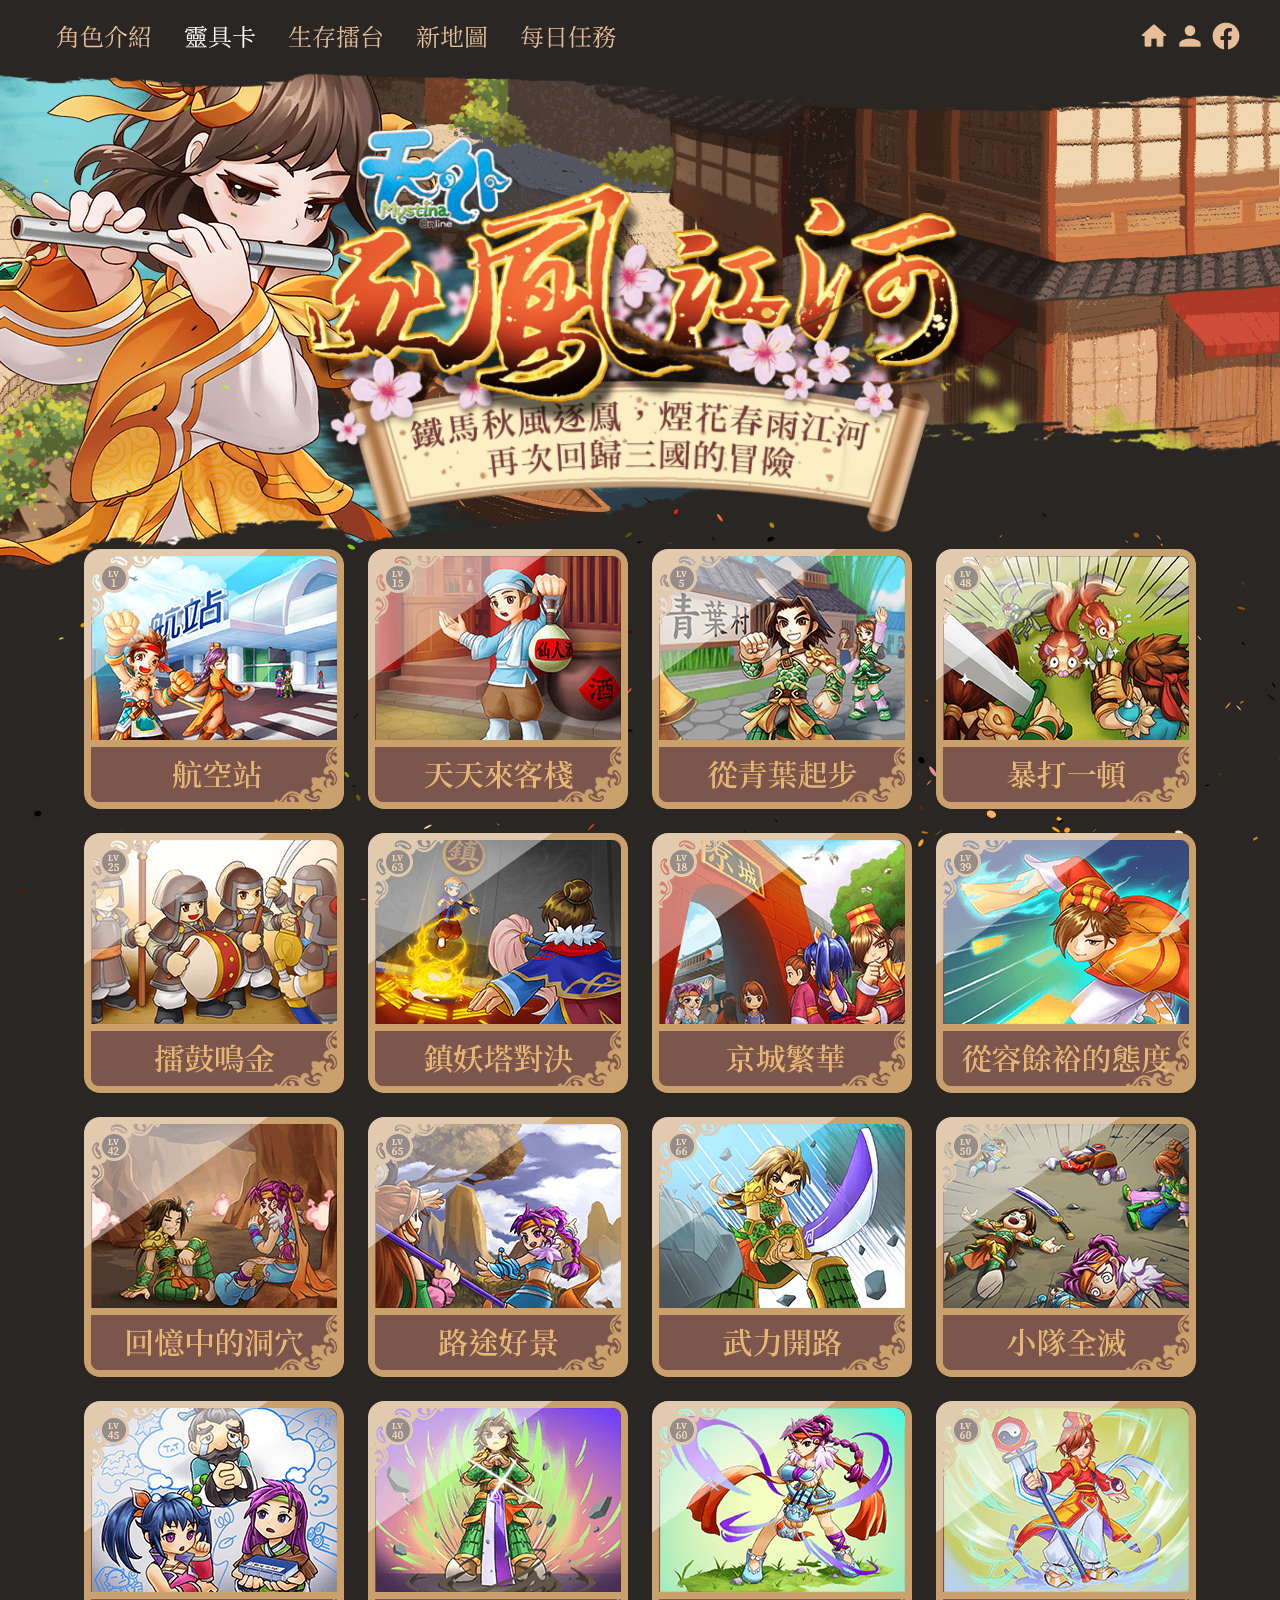
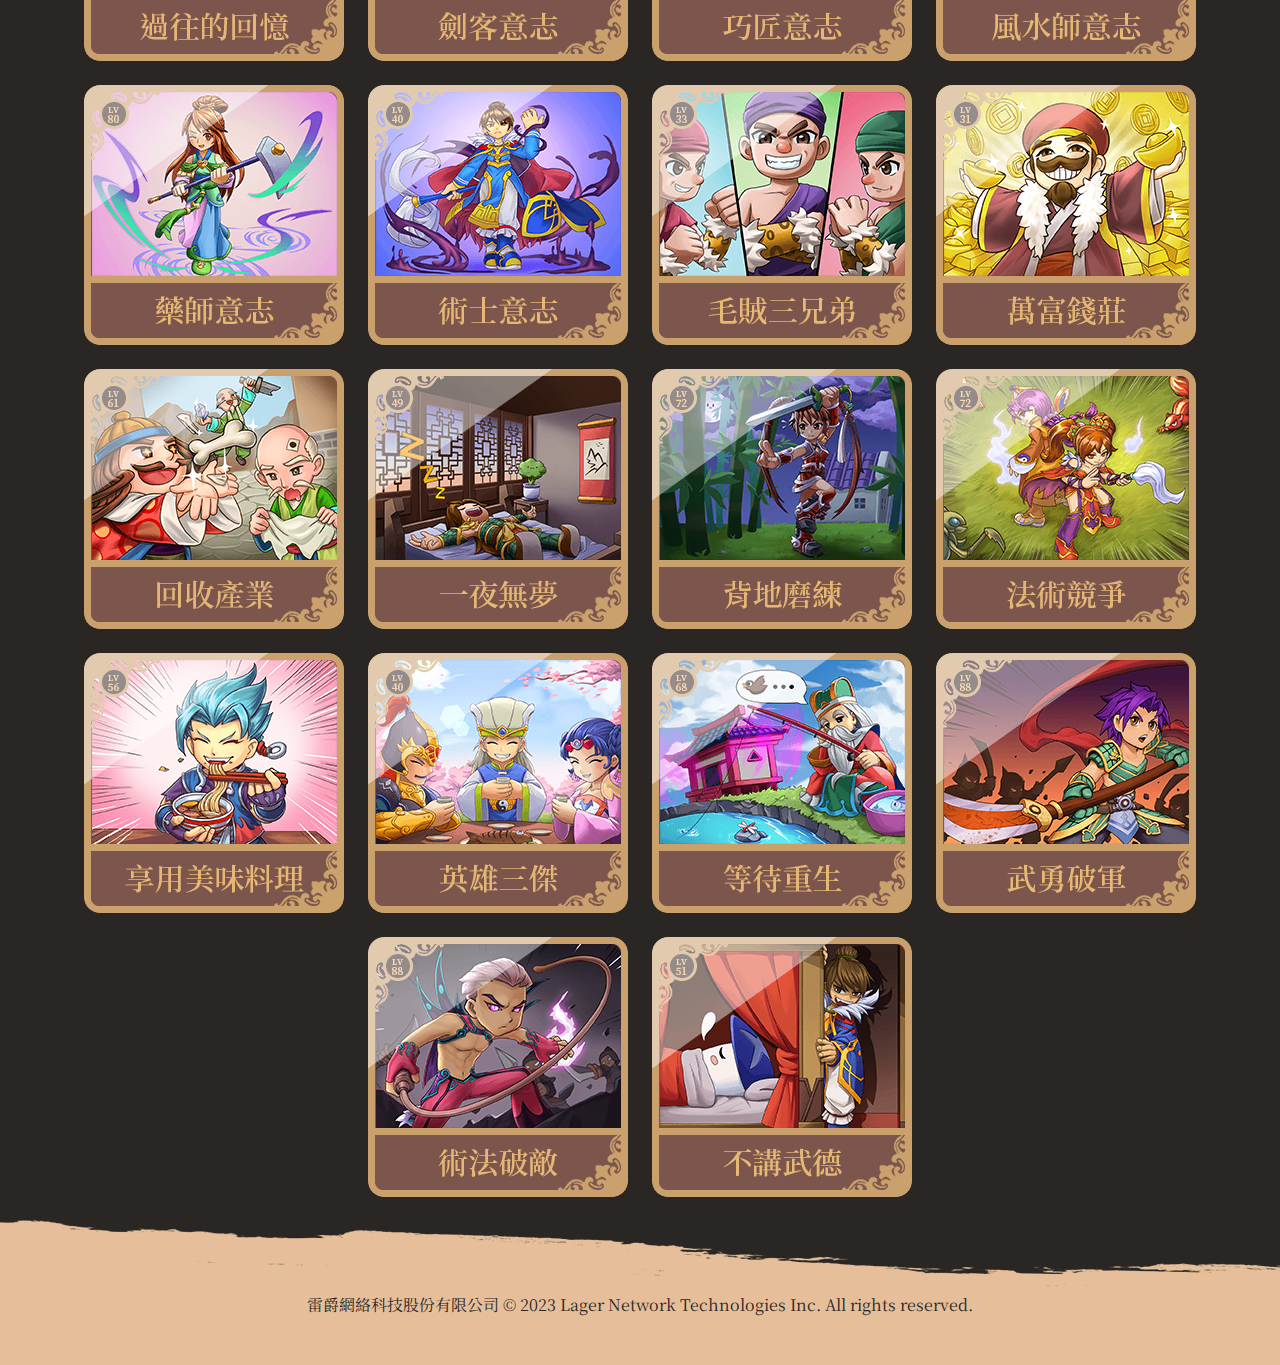
==== event_2.html @ 1def7931 "專案上Github" ====
<!DOCTYPE html>
<html lang="zh-TW">
<head>
  <meta charset="UTF-8">
  <meta name="viewport" content="width=device-width, initial-scale=1.0">
  <title>天外online：逐鳳江河</title>
  <meta name="keywords" content="天外online, 逐鳳江河, 天外, 天外官網">
  <meta name="description" content="《天外Online》是國產遊戲中具有相當悠久歷史的優質遊戲，其東方風味的俏皮造型以及可愛中帶點無厘頭的成分，至今仍受到不少玩家的喜愛。">
  <!-- FB 社群分享 -->
  <meta property="og:locale" content="zh_TW">
  <meta property="og:title" content="天外online：逐鳳江河">
  <meta property="og:type" content="website">
  <meta property="og:description" content="《天外Online》是國產遊戲中具有相當悠久歷史的優質遊戲，其東方風味的俏皮造型以及可愛中帶點無厘頭的成分，至今仍受到不少玩家的喜愛。">
  <meta property="og:url" content="https://mo.lager.com.tw/event/逐鳳江河的活動網址/">
  <meta property="og:image" content="圖檔改成絕對路徑/assets/images/fb-1200x640.jpg"><!--圖檔路徑需改成絕對路徑-->
  <meta property="og:site_name" content="天外online：逐鳳江河">
  <!-- FB 社群分享結束 -->
  <script src="assets/js/tsparticles.min.js"></script>
  <script src="assets/js/setting.js"></script>
  <link rel="stylesheet" href="assets/css/all.css">
</head>
<body>
  <div class="ossian">



    <!-- 置頂的導覽 Bar.......................................... -->
    <label for="menu-switch" class="switch-open"></label>
    <input type="checkbox" id="menu-switch">
    <div class="nav-bar">
      <nav class="nav-container">
        <label for="menu-switch" class="switch-close"></label>
        <ul class="nav">
          <li><a href="index.html">角色介紹</a></li>
          <li><a href="event_2.html" class="focus">靈具卡</a></li>
          <li><a href="event_3.html">生存擂台</a></li>
          <li><a href="event_4.html">新地圖</a></li>
          <li><a href="event_5.html">每日任務</a></li>
        </ul>
        <ul class="share-tool">
          <li class="icon-home"><a href="https://mo.lager.com.tw/default/index" target="_blank"></a></li>
          <li class="icon-member"><a href="https://member.lager.com.tw/index/register" target="_blank"></a></li>
          <li class="icon-facebook"><a href="https://www.facebook.com/profile.php?id=100063789796026" target="_blank"></a>
          </li>
        </ul>
      </nav>
    </div>
    <!-- 置頂的導覽 Bar 結束..................................... -->


    <!-- 靈具卡介紹.............................................. -->
    <section class="event-2">
      <article>
        <figure class="game-logo"><img src="assets/images/game-logo.png" alt="天外：逐鳳江河"></figure>
        <figure class="obj-1"><img src="assets/images/obj-1.png" alt="角色圖"></figure>
        <div class="break"></div>
        <ul class="pokers">
          <li class="poker">
            <label for="poker-1">
              <input type="radio" name="option" id="poker-1">
              <div class="flip">
                <div class="front"></div>
                <div class="back">
                  <h3>卡片等級：1</h3>
                  <h4><span>第一屬性<em>固定出現</em></span></h4>
                  <ul class="items">
                    <li>最大HP</li>
                  </ul>
                  <h4><span>第二屬性<em>隨機出現</em></span></h4>
                  <ul class="items">
                    <li>最大MP</li>
                  </ul>
                </div>
              </div>
            </label>
          </li>
          <li class="poker">
            <label for="poker-2">
              <input type="radio" name="option" id="poker-2">
              <div class="flip">
                <div class="front"></div>
                <div class="back">
                  <h3>卡片等級：15</h3>
                  <h4><span>第一屬性<em>固定出現</em></span></h4>
                  <ul class="items">
                    <li>法術防禦</li>
                  </ul>
                  <h4><span>第二屬性<em>隨機出現</em></span></h4>
                  <ul class="items">
                    <li>防禦</li>
                    <li>最大HP</li>
                  </ul>
                </div>
              </div>
            </label>
          </li>
          <li class="poker">
            <label for="poker-3">
              <input type="radio" name="option" id="poker-3">
              <div class="flip">
                <div class="front"></div>
                <div class="back">
                  <h3>卡片等級：5</h3>
                  <h4><span>第一屬性<em>固定出現</em></span></h4>
                  <ul class="items">
                    <li>閃避值</li>
                  </ul>
                  <h4><span>第二屬性<em>隨機出現</em></span></h4>
                  <ul class="items">
                    <li>命中值</li>
                    <li>攻擊力</li>
                  </ul>
                </div>
              </div>
            </label>
          </li>
          <li class="poker">
            <label for="poker-4">
              <input type="radio" name="option" id="poker-4">
              <div class="flip">
                <div class="front"></div>
                <div class="back">
                  <h3>卡片等級：48</h3>
                  <h4><span>第一屬性<em>固定出現</em></span></h4>
                  <ul class="items">
                    <li>攻擊力</li>
                  </ul>
                  <h4><span>第二屬性<em>隨機出現</em></span></h4>
                  <ul class="items">
                    <li>命中值</li>
                    <li>防禦力</li>
                    <li>最大HP</li>
                  </ul>
                  <h4><span>第三屬性<em>隨機出現</em></span></h4>
                  <ul class="items">
                    <li>命中值</li>
                    <li>防禦力</li>
                    <li>物理強度</li>
                    <li>法術強度</li>
                  </ul>
                </div>
              </div>
            </label>
          </li>
          <li class="poker">
            <label for="poker-5">
              <input type="radio" name="option" id="poker-5">
              <div class="flip">
                <div class="front"></div>
                <div class="back">
                  <h3>卡片等級：25</h3>
                  <h4><span>第一屬性<em>固定出現</em></span></h4>
                  <ul class="items">
                    <li>防禦力</li>
                  </ul>
                  <h4><span>第二屬性<em>隨機出現</em></span></h4>
                  <ul class="items">
                    <li>攻擊力</li>
                    <li>物理強度</li>
                  </ul>
                </div>
              </div>
            </label>
          </li>
          <li class="poker">
            <label for="poker-6">
              <input type="radio" name="option" id="poker-6">
              <div class="flip">
                <div class="front"></div>
                <div class="back">
                  <h3>卡片等級：63</h3>
                  <h4><span>第一屬性<em>固定出現</em></span></h4>
                  <ul class="items">
                    <li>最大MP</li>
                  </ul>
                  <h4><span>第二屬性<em>隨機出現</em></span></h4>
                  <ul class="items">
                    <li>命中值</li>
                    <li>閃避值</li>
                    <li>防禦力</li>
                    <li>最大HP</li>
                    <li>法術防禦</li>
                  </ul>
                  <h4><span>第三屬性<em>隨機出現</em></span></h4>
                  <ul class="items">
                    <li>命中值</li>
                    <li>防禦力</li>
                    <li>物理強度</li>
                    <li>法術強度</li>
                    <li>法術防禦</li>
                  </ul>
                </div>
              </div>
            </label>
          </li>
          <li class="poker">
            <label for="poker-7">
              <input type="radio" name="option" id="poker-7">
              <div class="flip">
                <div class="front"></div>
                <div class="back">
                  <h3>卡片等級：18</h3>
                  <h4><span>第一屬性<em>固定出現</em></span></h4>
                  <ul class="items">
                    <li>最大HP</li>
                  </ul>
                  <h4><span>第二屬性<em>隨機出現</em></span></h4>
                  <ul class="items">
                    <li>防禦力</li>
                    <li>攻擊力</li>
                    <li>物理強度</li>
                    <li>法術強度</li>
                    <li>最大MP</li>
                  </ul>
                </div>
              </div>
            </label>
          </li>
          <li class="poker">
            <label for="poker-8">
              <input type="radio" name="option" id="poker-8">
              <div class="flip">
                <div class="front"></div>
                <div class="back">
                  <h3>卡片等級：39</h3>
                  <h4><span>第一屬性<em>固定出現</em></span></h4>
                  <ul class="items">
                    <li>閃避值</li>
                  </ul>
                  <h4><span>第二屬性<em>隨機出現</em></span></h4>
                  <ul class="items">
                    <li>命中值</li>
                    <li>最大HP</li>
                  </ul>
                  <h4><span>第三屬性<em>隨機出現</em></span></h4>
                  <ul class="items">
                    <li>命中值</li>
                    <li>防禦力</li>
                  </ul>
                </div>
              </div>
            </label>
          </li>
          <li class="poker">
            <label for="poker-9">
              <input type="radio" name="option" id="poker-9">
              <div class="flip">
                <div class="front"></div>
                <div class="back">
                  <h3>卡片等級：42</h3>
                  <h4><span>第一屬性<em>固定出現</em></span></h4>
                  <ul class="items">
                    <li>法術強度</li>
                  </ul>
                  <h4><span>第二屬性<em>隨機出現</em></span></h4>
                  <ul class="items">
                    <li>閃避值</li>
                    <li>法術防禦</li>
                    <li>最大HP</li>
                  </ul>
                </div>
              </div>
            </label>
          </li>
          <li class="poker">
            <label for="poker-10">
              <input type="radio" name="option" id="poker-10">
              <div class="flip">
                <div class="front"></div>
                <div class="back">
                  <h3>卡片等級：65</h3>
                  <h4><span>第一屬性<em>固定出現</em></span></h4>
                  <ul class="items">
                    <li>防禦力</li>
                  </ul>
                  <h4><span>第二屬性<em>隨機出現</em></span></h4>
                  <ul class="items">
                    <li>閃避值</li>
                    <li>最大HP</li>
                  </ul>
                  <h4><span>第三屬性<em>隨機出現</em></span></h4>
                  <ul class="items">
                    <li>閃避值</li>
                    <li>物理強度</li>
                    <li>法術強度</li>
                  </ul>
                </div>
              </div>
            </label>
          </li>
          <li class="poker">
            <label for="poker-11">
              <input type="radio" name="option" id="poker-11">
              <div class="flip">
                <div class="front"></div>
                <div class="back">
                  <h3>卡片等級：66</h3>
                  <h4><span>第一屬性<em>固定出現</em></span></h4>
                  <ul class="items">
                    <li>攻擊力</li>
                  </ul>
                  <h4><span>第二屬性<em>隨機出現</em></span></h4>
                  <ul class="items">
                    <li>閃避值</li>
                    <li>防禦力</li>
                  </ul>
                  <h4><span>第三屬性<em>隨機出現</em></span></h4>
                  <ul class="items">
                    <li>防禦力</li>
                    <li>物理強度</li>
                  </ul>
                </div>
              </div>
            </label>
          </li>
          <li class="poker">
            <label for="poker-12">
              <input type="radio" name="option" id="poker-12">
              <div class="flip">
                <div class="front"></div>
                <div class="back">
                  <h3>卡片等級：50</h3>
                  <h4><span>第一屬性<em>固定出現</em></span></h4>
                  <ul class="items">
                    <li>法術防禦</li>
                  </ul>
                  <h4><span>第二屬性<em>隨機出現</em></span></h4>
                  <ul class="items">
                    <li>最大HP</li>
                  </ul>
                  <h4><span>第三屬性<em>隨機出現</em></span></h4>
                  <ul class="items">
                    <li>防禦力</li>
                  </ul>
                </div>
              </div>
            </label>
          </li>
          <li class="poker">
            <label for="poker-13">
              <input type="radio" name="option" id="poker-13">
              <div class="flip">
                <div class="front"></div>
                <div class="back">
                  <h3>卡片等級：45</h3>
                  <h4><span>第一屬性<em>固定出現</em></span></h4>
                  <ul class="items">
                    <li>物理強度</li>
                  </ul>
                  <h4><span>第二屬性<em>隨機出現</em></span></h4>
                  <ul class="items">
                    <li>命中值</li>
                    <li>防禦力</li>
                    <li>最大HP</li>
                  </ul>
                </div>
              </div>
            </label>
          </li>
          <li class="poker">
            <label for="poker-14">
              <input type="radio" name="option" id="poker-14">
              <div class="flip">
                <div class="front"></div>
                <div class="back">
                  <h3>卡片等級：40</h3>
                  <h4><span>第一屬性<em>固定出現</em></span></h4>
                  <ul class="items">
                    <li>物理強度</li>
                  </ul>
                  <h4><span>第二屬性<em>隨機出現</em></span></h4>
                  <ul class="items">
                    <li>命中值</li>
                    <li>攻擊力</li>
                    <li>最大HP</li>
                    <li>最大MP</li>
                  </ul>
                  <h4><span>第三屬性<em>隨機出現</em></span></h4>
                  <ul class="items">
                    <li>命中值</li>
                    <li>防禦力</li>
                    <li>最大MP</li>
                  </ul>
                </div>
              </div>
            </label>
          </li>
          <li class="poker">
            <label for="poker-15">
              <input type="radio" name="option" id="poker-15">
              <div class="flip">
                <div class="front"></div>
                <div class="back">
                  <h3>卡片等級：60</h3>
                  <h4><span>第一屬性<em>固定出現</em></span></h4>
                  <ul class="items">
                    <li>最大HP</li>
                  </ul>
                  <h4><span>第二屬性<em>隨機出現</em></span></h4>
                  <ul class="items">
                    <li>命中值</li>
                    <li>攻擊力</li>
                    <li>防禦力</li>
                    <li>最大MP</li>
                  </ul>
                  <h4><span>第三屬性<em>隨機出現</em></span></h4>
                  <ul class="items">
                    <li>命中值</li>
                    <li>防禦力</li>
                    <li>物理強度</li>
                  </ul>
                </div>
              </div>
            </label>
          </li>
          <li class="poker">
            <label for="poker-16">
              <input type="radio" name="option" id="poker-16">
              <div class="flip">
                <div class="front"></div>
                <div class="back">
                  <h3>卡片等級：60</h3>
                  <h4><span>第一屬性<em>固定出現</em></span></h4>
                  <ul class="items">
                    <li>最大HP</li>
                  </ul>
                  <h4><span>第二屬性<em>隨機出現</em></span></h4>
                  <ul class="items">
                    <li>命中值</li>
                    <li>攻擊力</li>
                    <li>防禦力</li>
                    <li>最大MP</li>
                  </ul>
                  <h4><span>第三屬性<em>隨機出現</em></span></h4>
                  <ul class="items">
                    <li>命中值</li>
                    <li>防禦力</li>
                    <li>法術強度</li>
                  </ul>
                </div>
              </div>
            </label>
          </li>
          <li class="poker">
            <label for="poker-17">
              <input type="radio" name="option" id="poker-17">
              <div class="flip">
                <div class="front"></div>
                <div class="back">
                  <h3>卡片等級：80</h3>
                  <h4><span>第一屬性<em>固定出現</em></span></h4>
                  <ul class="items">
                    <li>防禦力</li>
                  </ul>
                  <h4><span>第二屬性<em>隨機出現</em></span></h4>
                  <ul class="items">
                    <li>命中值</li>
                    <li>閃避值</li>
                    <li>攻擊力</li>
                    <li>最大HP</li>
                    <li>最大MP</li>
                  </ul>
                  <h4><span>第三屬性<em>隨機出現</em></span></h4>
                  <ul class="items">
                    <li>閃避值</li>
                    <li>命中值</li>
                    <li>防禦力</li>
                    <li>攻擊力</li>
                    <li>物理強度</li>
                    <li>法術強度</li>
                    <li>最大MP</li>
                  </ul>
                </div>
              </div>
            </label>
          </li>
          <li class="poker">
            <label for="poker-18">
              <input type="radio" name="option" id="poker-18">
              <div class="flip">
                <div class="front"></div>
                <div class="back">
                  <h3>卡片等級：40</h3>
                  <h4><span>第一屬性<em>固定出現</em></span></h4>
                  <ul class="items">
                    <li>法術強度</li>
                  </ul>
                  <h4><span>第二屬性<em>隨機出現</em></span></h4>
                  <ul class="items">
                    <li>閃避值</li>
                    <li>攻擊力</li>
                    <li>防禦力</li>
                    <li>最大HP</li>
                    <li>最大MP</li>
                  </ul>
                  <h4><span>第三屬性<em>隨機出現</em></span></h4>
                  <ul class="items">
                    <li>閃避值</li>
                    <li>防禦力</li>
                    <li>攻擊力</li>
                    <li>最大MP</li>
                  </ul>
                </div>
              </div>
            </label>
          </li>
          <li class="poker">
            <label for="poker-19">
              <input type="radio" name="option" id="poker-19">
              <div class="flip">
                <div class="front"></div>
                <div class="back">
                  <h3>卡片等級：33</h3>
                  <h4><span>第一屬性<em>固定出現</em></span></h4>
                  <ul class="items">
                    <li>命中值</li>
                  </ul>
                  <h4><span>第二屬性<em>隨機出現</em></span></h4>
                  <ul class="items">
                    <li>物理強度</li>
                    <li>法術強度</li>
                  </ul>
                </div>
              </div>
            </label>
          </li>
          <li class="poker">
            <label for="poker-20">
              <input type="radio" name="option" id="poker-20">
              <div class="flip">
                <div class="front"></div>
                <div class="back">
                  <h3>卡片等級：31</h3>
                  <h4><span>第一屬性<em>固定出現</em></span></h4>
                  <ul class="items">
                    <li>最大MP</li>
                  </ul>
                  <h4><span>第二屬性<em>隨機出現</em></span></h4>
                  <ul class="items">
                    <li>攻擊力</li>
                    <li>最大HP</li>
                  </ul>
                  <h4><span>第三屬性<em>隨機出現</em></span></h4>
                  <ul class="items">
                    <li>攻擊力</li>
                    <li>防禦力</li>
                  </ul>
                </div>
              </div>
            </label>
          </li>
          <li class="poker">
            <label for="poker-21">
              <input type="radio" name="option" id="poker-21">
              <div class="flip">
                <div class="front"></div>
                <div class="back">
                  <h3>卡片等級：61</h3>
                  <h4><span>第一屬性<em>固定出現</em></span></h4>
                  <ul class="items">
                    <li>最大HP</li>
                  </ul>
                  <h4><span>第二屬性<em>隨機出現</em></span></h4>
                  <ul class="items">
                    <li>命中值</li>
                    <li>法術防禦</li>
                  </ul>
                  <h4><span>第三屬性<em>隨機出現</em></span></h4>
                  <ul class="items">
                    <li>閃避值</li>
                    <li>防禦力</li>
                  </ul>
                </div>
              </div>
            </label>
          </li>
          <li class="poker">
            <label for="poker-22">
              <input type="radio" name="option" id="poker-22">
              <div class="flip">
                <div class="front"></div>
                <div class="back">
                  <h3>卡片等級：49</h3>
                  <h4><span>第一屬性<em>固定出現</em></span></h4>
                  <ul class="items">
                    <li>最大HP</li>
                  </ul>
                  <h4><span>第二屬性<em>隨機出現</em></span></h4>
                  <ul class="items">
                    <li>命中值</li>
                    <li>法術防禦</li>
                    <li>最大MP</li>
                  </ul>
                  <h4><span>第三屬性<em>隨機出現</em></span></h4>
                  <ul class="items">
                    <li>命中值</li>
                    <li>閃避值</li>
                    <li>防禦力</li>
                    <li>物理強度</li>
                    <li>法術強度</li>
                    <li>法術防禦</li>
                  </ul>
                </div>
              </div>
            </label>
          </li>
          <li class="poker">
            <label for="poker-23">
              <input type="radio" name="option" id="poker-23">
              <div class="flip">
                <div class="front"></div>
                <div class="back">
                  <h3>卡片等級：72</h3>
                  <h4><span>第一屬性<em>固定出現</em></span></h4>
                  <ul class="items">
                    <li>物理強度</li>
                  </ul>
                  <h4><span>第二屬性<em>隨機出現</em></span></h4>
                  <ul class="items">
                    <li>物理強度</li>
                    <li>最大MP</li>
                  </ul>
                </div>
              </div>
            </label>
          </li>
          <li class="poker">
            <label for="poker-24">
              <input type="radio" name="option" id="poker-24">
              <div class="flip">
                <div class="front"></div>
                <div class="back">
                  <h3>卡片等級：72</h3>
                  <h4><span>第一屬性<em>固定出現</em></span></h4>
                  <ul class="items">
                    <li>法術強度</li>
                  </ul>
                  <h4><span>第二屬性<em>隨機出現</em></span></h4>
                  <ul class="items">
                    <li>最大HP</li>
                    <li>最大MP</li>
                  </ul>
                </div>
              </div>
            </label>
          </li>
          <li class="poker">
            <label for="poker-25">
              <input type="radio" name="option" id="poker-25">
              <div class="flip">
                <div class="front"></div>
                <div class="back">
                  <h3>卡片等級：56</h3>
                  <h4><span>第一屬性<em>固定出現</em></span></h4>
                  <ul class="items">
                    <li>攻擊力</li>
                  </ul>
                  <h4><span>第二屬性<em>隨機出現</em></span></h4>
                  <ul class="items">
                    <li>命中值</li>
                    <li>防禦力</li>
                    <li>最大MP</li>
                  </ul>
                  <h4><span>第三屬性<em>隨機出現</em></span></h4>
                  <ul class="items">
                    <li>防禦力</li>
                    <li>物理強度</li>
                    <li>法術強度</li>
                  </ul>
                </div>
              </div>
            </label>
          </li>
          <li class="poker">
            <label for="poker-26">
              <input type="radio" name="option" id="poker-26">
              <div class="flip">
                <div class="front"></div>
                <div class="back">
                  <h3>卡片等級：40</h3>
                  <h4><span>第一屬性<em>固定出現</em></span></h4>
                  <ul class="items">
                    <li>最大HP</li>
                  </ul>
                  <h4><span>第二屬性<em>隨機出現</em></span></h4>
                  <ul class="items">
                    <li>閃避值</li>
                    <li>防禦力</li>
                    <li>物理強度</li>
                    <li>法術強度</li>
                  </ul>
                </div>
              </div>
            </label>
          </li>
          <li class="poker">
            <label for="poker-27">
              <input type="radio" name="option" id="poker-27">
              <div class="flip">
                <div class="front"></div>
                <div class="back">
                  <h3>卡片等級：68</h3>
                  <h4><span>第一屬性<em>固定出現</em></span></h4>
                  <ul class="items">
                    <li>最大HP</li>
                  </ul>
                  <h4><span>第二屬性<em>隨機出現</em></span></h4>
                  <ul class="items">
                    <li>物理強度</li>
                    <li>法術強度</li>
                    <li>最大MP</li>
                  </ul>
                </div>
              </div>
            </label>
          </li>
          <li class="poker">
            <label for="poker-28">
              <input type="radio" name="option" id="poker-28">
              <div class="flip">
                <div class="front"></div>
                <div class="back">
                  <h3>卡片等級：88</h3>
                  <h4><span>第一屬性<em>固定出現</em></span></h4>
                  <ul class="items">
                    <li>物理強度</li>
                  </ul>
                  <h4><span>第二屬性<em>隨機出現</em></span></h4>
                  <ul class="items">
                    <li>命中值</li>
                    <li>攻擊力</li>
                    <li>最大HP</li>
                  </ul>
                  <h4><span>第三屬性<em>隨機出現</em></span></h4>
                  <ul class="items">
                    <li>命中值</li>
                    <li>閃避值</li>
                    <li>防禦力</li>
                    <li>攻擊力</li>
                  </ul>
                </div>
              </div>
            </label>
          </li>
          <li class="poker">
            <label for="poker-29">
              <input type="radio" name="option" id="poker-29">
              <div class="flip">
                <div class="front"></div>
                <div class="back">
                  <h3>卡片等級：88</h3>
                  <h4><span>第一屬性<em>固定出現</em></span></h4>
                  <ul class="items">
                    <li>法術強度</li>
                  </ul>
                  <h4><span>第二屬性<em>隨機出現</em></span></h4>
                  <ul class="items">
                    <li>命中值</li>
                    <li>法術防禦</li>
                    <li>最大HP</li>
                  </ul>
                  <h4><span>第三屬性<em>隨機出現</em></span></h4>
                  <ul class="items">
                    <li>命中值</li>
                    <li>閃避值</li>
                    <li>防禦力</li>
                    <li>法術防禦</li>
                  </ul>
                </div>
              </div>
            </label>
          </li>
          <li class="poker">
            <label for="poker-30">
              <input type="radio" name="option" id="poker-30">
              <div class="flip">
                <div class="front"></div>
                <div class="back">
                  <h3>卡片等級：51</h3>
                  <h4><span>第一屬性<em>固定出現</em></span></h4>
                  <ul class="items">
                    <li>法術防禦</li>
                  </ul>
                  <h4><span>第二屬性<em>隨機出現</em></span></h4>
                  <ul class="items">
                    <li>攻擊力</li>
                  </ul>
                  <h4><span>第三屬性<em>隨機出現</em></span></h4>
                  <ul class="items">
                    <li>防禦力</li>
                  </ul>
                </div>
              </div>
            </label>
          </li>
        </ul>

      </article>
    </section>
    <!-- 靈具卡介紹結束.......................................... -->


    <!-- 版權聲明................................................ -->
    <footer>
      雷爵網絡科技股份有限公司 <span>&copy; 2023 Lager Network Technologies Inc.</span> All rights reserved.
    </footer>



  </div><!--.ossian end-->



</body>
</html>
---- assets/css/all.css ----
@charset "UTF-8";
/*! normalize.css v8.0.1 | MIT License | github.com/necolas/normalize.css */
/* Document
   ========================================================================== */
/**
 * 1. Correct the line height in all browsers.
 * 2. Prevent adjustments of font size after orientation changes in iOS.
 */
@import url("https://fonts.googleapis.com/css2?family=Noto+Serif+TC:wght@400;700&display=swap");
html {
  line-height: 1.15; /* 1 */
  -webkit-text-size-adjust: 100%; /* 2 */
}

/* Sections
   ========================================================================== */
/**
 * Remove the margin in all browsers.
 */
body {
  margin: 0;
}

/**
 * Render the `main` element consistently in IE.
 */
main {
  display: block;
}

/**
 * Correct the font size and margin on `h1` elements within `section` and
 * `article` contexts in Chrome, Firefox, and Safari.
 */
h1 {
  font-size: 2em;
  margin: 0.67em 0;
}

/* Grouping content
   ========================================================================== */
/**
 * 1. Add the correct box sizing in Firefox.
 * 2. Show the overflow in Edge and IE.
 */
hr {
  -webkit-box-sizing: content-box;
          box-sizing: content-box; /* 1 */
  height: 0; /* 1 */
  overflow: visible; /* 2 */
}

/**
 * 1. Correct the inheritance and scaling of font size in all browsers.
 * 2. Correct the odd `em` font sizing in all browsers.
 */
pre {
  font-family: monospace, monospace; /* 1 */
  font-size: 1em; /* 2 */
}

/* Text-level semantics
   ========================================================================== */
/**
 * Remove the gray background on active links in IE 10.
 */
a {
  background-color: transparent;
}

/**
 * 1. Remove the bottom border in Chrome 57-
 * 2. Add the correct text decoration in Chrome, Edge, IE, Opera, and Safari.
 */
abbr[title] {
  border-bottom: none; /* 1 */
  text-decoration: underline; /* 2 */
  -webkit-text-decoration: underline dotted;
          text-decoration: underline dotted; /* 2 */
}

/**
 * Add the correct font weight in Chrome, Edge, and Safari.
 */
b,
strong {
  font-weight: bolder;
}

/**
 * 1. Correct the inheritance and scaling of font size in all browsers.
 * 2. Correct the odd `em` font sizing in all browsers.
 */
code,
kbd,
samp {
  font-family: monospace, monospace; /* 1 */
  font-size: 1em; /* 2 */
}

/**
 * Add the correct font size in all browsers.
 */
small {
  font-size: 80%;
}

/**
 * Prevent `sub` and `sup` elements from affecting the line height in
 * all browsers.
 */
sub,
sup {
  font-size: 75%;
  line-height: 0;
  position: relative;
  vertical-align: baseline;
}

sub {
  bottom: -0.25em;
}

sup {
  top: -0.5em;
}

/* Embedded content
   ========================================================================== */
/**
 * Remove the border on images inside links in IE 10.
 */
img {
  border-style: none;
}

/* Forms
   ========================================================================== */
/**
 * 1. Change the font styles in all browsers.
 * 2. Remove the margin in Firefox and Safari.
 */
button,
input,
optgroup,
select,
textarea {
  font-family: inherit; /* 1 */
  font-size: 100%; /* 1 */
  line-height: 1.15; /* 1 */
  margin: 0; /* 2 */
}

/**
 * Show the overflow in IE.
 * 1. Show the overflow in Edge.
 */
button,
input { /* 1 */
  overflow: visible;
}

/**
 * Remove the inheritance of text transform in Edge, Firefox, and IE.
 * 1. Remove the inheritance of text transform in Firefox.
 */
button,
select { /* 1 */
  text-transform: none;
}

/**
 * Correct the inability to style clickable types in iOS and Safari.
 */
button,
[type=button],
[type=reset],
[type=submit] {
  -webkit-appearance: button;
}

/**
 * Remove the inner border and padding in Firefox.
 */
button::-moz-focus-inner,
[type=button]::-moz-focus-inner,
[type=reset]::-moz-focus-inner,
[type=submit]::-moz-focus-inner {
  border-style: none;
  padding: 0;
}

/**
 * Restore the focus styles unset by the previous rule.
 */
button:-moz-focusring,
[type=button]:-moz-focusring,
[type=reset]:-moz-focusring,
[type=submit]:-moz-focusring {
  outline: 1px dotted ButtonText;
}

/**
 * Correct the padding in Firefox.
 */
fieldset {
  padding: 0.35em 0.75em 0.625em;
}

/**
 * 1. Correct the text wrapping in Edge and IE.
 * 2. Correct the color inheritance from `fieldset` elements in IE.
 * 3. Remove the padding so developers are not caught out when they zero out
 *    `fieldset` elements in all browsers.
 */
legend {
  -webkit-box-sizing: border-box;
          box-sizing: border-box; /* 1 */
  color: inherit; /* 2 */
  display: table; /* 1 */
  max-width: 100%; /* 1 */
  padding: 0; /* 3 */
  white-space: normal; /* 1 */
}

/**
 * Add the correct vertical alignment in Chrome, Firefox, and Opera.
 */
progress {
  vertical-align: baseline;
}

/**
 * Remove the default vertical scrollbar in IE 10+.
 */
textarea {
  overflow: auto;
}

/**
 * 1. Add the correct box sizing in IE 10.
 * 2. Remove the padding in IE 10.
 */
[type=checkbox],
[type=radio] {
  -webkit-box-sizing: border-box;
          box-sizing: border-box; /* 1 */
  padding: 0; /* 2 */
}

/**
 * Correct the cursor style of increment and decrement buttons in Chrome.
 */
[type=number]::-webkit-inner-spin-button,
[type=number]::-webkit-outer-spin-button {
  height: auto;
}

/**
 * 1. Correct the odd appearance in Chrome and Safari.
 * 2. Correct the outline style in Safari.
 */
[type=search] {
  -webkit-appearance: textfield; /* 1 */
  outline-offset: -2px; /* 2 */
}

/**
 * Remove the inner padding in Chrome and Safari on macOS.
 */
[type=search]::-webkit-search-decoration {
  -webkit-appearance: none;
}

/**
 * 1. Correct the inability to style clickable types in iOS and Safari.
 * 2. Change font properties to `inherit` in Safari.
 */
::-webkit-file-upload-button {
  -webkit-appearance: button; /* 1 */
  font: inherit; /* 2 */
}

/* Interactive
   ========================================================================== */
/*
 * Add the correct display in Edge, IE 10+, and Firefox.
 */
details {
  display: block;
}

/*
 * Add the correct display in all browsers.
 */
summary {
  display: list-item;
}

/* Misc
   ========================================================================== */
/**
 * Add the correct display in IE 10+.
 */
template {
  display: none;
}

/**
 * Add the correct display in IE 10.
 */
[hidden] {
  display: none;
}

.w-1,
.w1 {
  width: 10%;
}

.w-2,
.w2 {
  width: 20%;
}

.w-3,
.w3 {
  width: 30%;
}

.w-4,
.w4 {
  width: 40%;
}

.w-5,
.w5 {
  width: 50%;
}

.w-6,
.w6 {
  width: 60%;
}

.w-7,
.w7 {
  width: 70%;
}

.w-8,
.w8 {
  width: 80%;
}

.w-9,
.w9 {
  width: 90%;
}

.w-10,
.w10 {
  width: 100%;
}

a.btn,
button.btn,
[type=submit].btn,
[type=reset].btn,
[type=image].btn {
  display: inline-block;
  padding: 0.25em 0.5em;
  line-height: 1.15;
  font-size: 1rem;
  text-align: center;
  text-decoration: none;
  -webkit-appearance: none;
     -moz-appearance: none;
          appearance: none;
  outline: none;
  border: 1px solid #ccc;
  border-radius: 5px;
  cursor: pointer;
}
a.btn.gray-solid,
button.btn.gray-solid,
[type=submit].btn.gray-solid,
[type=reset].btn.gray-solid,
[type=image].btn.gray-solid {
  color: inherit;
  border-color: #f1f1f1;
  background-color: #f1f1f1;
  -webkit-transition: color 0.3s ease-out, border 0.3s ease-out, background-color 0.3s ease-out;
  transition: color 0.3s ease-out, border 0.3s ease-out, background-color 0.3s ease-out;
}
a.btn.gray-solid:hover,
button.btn.gray-solid:hover,
[type=submit].btn.gray-solid:hover,
[type=reset].btn.gray-solid:hover,
[type=image].btn.gray-solid:hover {
  color: inherit;
  border-color: #f1f1f1;
  background-color: #b3b3b3;
}
a.btn.gray-line,
button.btn.gray-line,
[type=submit].btn.gray-line,
[type=reset].btn.gray-line,
[type=image].btn.gray-line {
  color: inherit;
  border-color: #b3b3b3;
  background-color: transparent;
  -webkit-transition: color 0.3s ease-out, border 0.3s ease-out, background-color 0.3s ease-out;
  transition: color 0.3s ease-out, border 0.3s ease-out, background-color 0.3s ease-out;
}
a.btn.gray-line:hover,
button.btn.gray-line:hover,
[type=submit].btn.gray-line:hover,
[type=reset].btn.gray-line:hover,
[type=image].btn.gray-line:hover {
  color: inherit;
  border-color: #b3b3b3;
  background-color: #f1f1f1;
}
a.btn.blue-solid,
button.btn.blue-solid,
[type=submit].btn.blue-solid,
[type=reset].btn.blue-solid,
[type=image].btn.blue-solid {
  color: white;
  border-color: #3bb6fd;
  background-color: #3bb6fd;
  -webkit-transition: color 0.3s ease-out, border 0.3s ease-out, background-color 0.3s ease-out;
  transition: color 0.3s ease-out, border 0.3s ease-out, background-color 0.3s ease-out;
}
a.btn.blue-solid:hover,
button.btn.blue-solid:hover,
[type=submit].btn.blue-solid:hover,
[type=reset].btn.blue-solid:hover,
[type=image].btn.blue-solid:hover {
  color: white;
  border-color: #3bb6fd;
  background-color: #1ca9fb;
}
a.btn.blue-line,
button.btn.blue-line,
[type=submit].btn.blue-line,
[type=reset].btn.blue-line,
[type=image].btn.blue-line {
  color: #3bb6fd;
  border-color: #3bb6fd;
  background-color: white;
  -webkit-transition: color 0.3s ease-out, border 0.3s ease-out, background-color 0.3s ease-out;
  transition: color 0.3s ease-out, border 0.3s ease-out, background-color 0.3s ease-out;
}
a.btn.blue-line:hover,
button.btn.blue-line:hover,
[type=submit].btn.blue-line:hover,
[type=reset].btn.blue-line:hover,
[type=image].btn.blue-line:hover {
  color: #3bb6fd;
  border-color: #3bb6fd;
  background-color: #e5f4ff;
}
a.btn.red-solid,
button.btn.red-solid,
[type=submit].btn.red-solid,
[type=reset].btn.red-solid,
[type=image].btn.red-solid {
  color: white;
  border-color: #ff4063;
  background-color: #ff4063;
  -webkit-transition: color 0.3s ease-out, border 0.3s ease-out, background-color 0.3s ease-out;
  transition: color 0.3s ease-out, border 0.3s ease-out, background-color 0.3s ease-out;
}
a.btn.red-solid:hover,
button.btn.red-solid:hover,
[type=submit].btn.red-solid:hover,
[type=reset].btn.red-solid:hover,
[type=image].btn.red-solid:hover {
  color: white;
  border-color: #ff4063;
  background-color: #eb3b5a;
}
a.btn.red-line,
button.btn.red-line,
[type=submit].btn.red-line,
[type=reset].btn.red-line,
[type=image].btn.red-line {
  color: #ff4063;
  border-color: #ff4063;
  background-color: white;
  -webkit-transition: color 0.3s ease-out, border 0.3s ease-out, background-color 0.3s ease-out;
  transition: color 0.3s ease-out, border 0.3s ease-out, background-color 0.3s ease-out;
}
a.btn.red-line:hover,
button.btn.red-line:hover,
[type=submit].btn.red-line:hover,
[type=reset].btn.red-line:hover,
[type=image].btn.red-line:hover {
  color: #ff4063;
  border-color: #ff4063;
  background-color: #ffe5e5;
}
a.btn.orange-solid,
button.btn.orange-solid,
[type=submit].btn.orange-solid,
[type=reset].btn.orange-solid,
[type=image].btn.orange-solid {
  color: white;
  border-color: #ff9340;
  background-color: #ff9340;
  -webkit-transition: color 0.3s ease-out, border 0.3s ease-out, background-color 0.3s ease-out;
  transition: color 0.3s ease-out, border 0.3s ease-out, background-color 0.3s ease-out;
}
a.btn.orange-solid:hover,
button.btn.orange-solid:hover,
[type=submit].btn.orange-solid:hover,
[type=reset].btn.orange-solid:hover,
[type=image].btn.orange-solid:hover {
  color: white;
  border-color: #ff9340;
  background-color: #eb863b;
}
a.btn.orange-line,
button.btn.orange-line,
[type=submit].btn.orange-line,
[type=reset].btn.orange-line,
[type=image].btn.orange-line {
  color: #ff9340;
  border-color: #ff9340;
  background-color: white;
  -webkit-transition: color 0.3s ease-out, border 0.3s ease-out, background-color 0.3s ease-out;
  transition: color 0.3s ease-out, border 0.3s ease-out, background-color 0.3s ease-out;
}
a.btn.orange-line:hover,
button.btn.orange-line:hover,
[type=submit].btn.orange-line:hover,
[type=reset].btn.orange-line:hover,
[type=image].btn.orange-line:hover {
  color: #ff9340;
  border-color: #ff9340;
  background-color: #fff2e5;
}
a.btn.yellow-solid,
button.btn.yellow-solid,
[type=submit].btn.yellow-solid,
[type=reset].btn.yellow-solid,
[type=image].btn.yellow-solid {
  color: white;
  border-color: #ffcc40;
  background-color: #ffcc40;
  -webkit-transition: color 0.3s ease-out, border 0.3s ease-out, background-color 0.3s ease-out;
  transition: color 0.3s ease-out, border 0.3s ease-out, background-color 0.3s ease-out;
}
a.btn.yellow-solid:hover,
button.btn.yellow-solid:hover,
[type=submit].btn.yellow-solid:hover,
[type=reset].btn.yellow-solid:hover,
[type=image].btn.yellow-solid:hover {
  color: white;
  border-color: #ffcc40;
  background-color: #ebbb3b;
}
a.btn.yellow-line,
button.btn.yellow-line,
[type=submit].btn.yellow-line,
[type=reset].btn.yellow-line,
[type=image].btn.yellow-line {
  color: #ffcc40;
  border-color: #ffcc40;
  background-color: white;
  -webkit-transition: color 0.3s ease-out, border 0.3s ease-out, background-color 0.3s ease-out;
  transition: color 0.3s ease-out, border 0.3s ease-out, background-color 0.3s ease-out;
}
a.btn.yellow-line:hover,
button.btn.yellow-line:hover,
[type=submit].btn.yellow-line:hover,
[type=reset].btn.yellow-line:hover,
[type=image].btn.yellow-line:hover {
  color: #ffcc40;
  border-color: #ffcc40;
  background-color: #fff9e5;
}
a.btn.green-solid,
button.btn.green-solid,
[type=submit].btn.green-solid,
[type=reset].btn.green-solid,
[type=image].btn.green-solid {
  color: white;
  border-color: #40ff86;
  background-color: #40ff86;
  -webkit-transition: color 0.3s ease-out, border 0.3s ease-out, background-color 0.3s ease-out;
  transition: color 0.3s ease-out, border 0.3s ease-out, background-color 0.3s ease-out;
}
a.btn.green-solid:hover,
button.btn.green-solid:hover,
[type=submit].btn.green-solid:hover,
[type=reset].btn.green-solid:hover,
[type=image].btn.green-solid:hover {
  color: white;
  border-color: #40ff86;
  background-color: #3beb7d;
}
a.btn.green-line,
button.btn.green-line,
[type=submit].btn.green-line,
[type=reset].btn.green-line,
[type=image].btn.green-line {
  color: #3beb7d;
  border-color: #40ff86;
  background-color: white;
  -webkit-transition: color 0.3s ease-out, border 0.3s ease-out, background-color 0.3s ease-out;
  transition: color 0.3s ease-out, border 0.3s ease-out, background-color 0.3s ease-out;
}
a.btn.green-line:hover,
button.btn.green-line:hover,
[type=submit].btn.green-line:hover,
[type=reset].btn.green-line:hover,
[type=image].btn.green-line:hover {
  color: #3beb7d;
  border-color: #40ff86;
  background-color: #e5fff2;
}
a.btn.purple-solid,
button.btn.purple-solid,
[type=submit].btn.purple-solid,
[type=reset].btn.purple-solid,
[type=image].btn.purple-solid {
  color: white;
  border-color: #a640ff;
  background-color: #a640ff;
  -webkit-transition: color 0.3s ease-out, border 0.3s ease-out, background-color 0.3s ease-out;
  transition: color 0.3s ease-out, border 0.3s ease-out, background-color 0.3s ease-out;
}
a.btn.purple-solid:hover,
button.btn.purple-solid:hover,
[type=submit].btn.purple-solid:hover,
[type=reset].btn.purple-solid:hover,
[type=image].btn.purple-solid:hover {
  color: white;
  border-color: #a640ff;
  background-color: #9a3beb;
}
a.btn.purple-line,
button.btn.purple-line,
[type=submit].btn.purple-line,
[type=reset].btn.purple-line,
[type=image].btn.purple-line {
  color: #a640ff;
  border-color: #a640ff;
  background-color: white;
  -webkit-transition: color 0.3s ease-out, border 0.3s ease-out, background-color 0.3s ease-out;
  transition: color 0.3s ease-out, border 0.3s ease-out, background-color 0.3s ease-out;
}
a.btn.purple-line:hover,
button.btn.purple-line:hover,
[type=submit].btn.purple-line:hover,
[type=reset].btn.purple-line:hover,
[type=image].btn.purple-line:hover {
  color: #a640ff;
  border-color: #a640ff;
  background-color: #f9e5ff;
}
a.btn.pink-solid,
button.btn.pink-solid,
[type=submit].btn.pink-solid,
[type=reset].btn.pink-solid,
[type=image].btn.pink-solid {
  color: white;
  border-color: #ef40ff;
  background-color: #ef40ff;
  -webkit-transition: color 0.3s ease-out, border 0.3s ease-out, background-color 0.3s ease-out;
  transition: color 0.3s ease-out, border 0.3s ease-out, background-color 0.3s ease-out;
}
a.btn.pink-solid:hover,
button.btn.pink-solid:hover,
[type=submit].btn.pink-solid:hover,
[type=reset].btn.pink-solid:hover,
[type=image].btn.pink-solid:hover {
  color: white;
  border-color: #ef40ff;
  background-color: #dc3beb;
}
a.btn.pink-line,
button.btn.pink-line,
[type=submit].btn.pink-line,
[type=reset].btn.pink-line,
[type=image].btn.pink-line {
  color: #ef40ff;
  border-color: #ef40ff;
  background-color: white;
  -webkit-transition: color 0.3s ease-out, border 0.3s ease-out, background-color 0.3s ease-out;
  transition: color 0.3s ease-out, border 0.3s ease-out, background-color 0.3s ease-out;
}
a.btn.pink-line:hover,
button.btn.pink-line:hover,
[type=submit].btn.pink-line:hover,
[type=reset].btn.pink-line:hover,
[type=image].btn.pink-line:hover {
  color: #ef40ff;
  border-color: #ef40ff;
  background-color: #ffe5ff;
}

/* 清除浮動 */
.clearfix {
  *zoom: 1; /*For IE 6&7 only*/
}
.clearfix::before, .clearfix::after {
  content: "";
  display: table;
}
.clearfix:after {
  clear: both;
}

label.custom-search {
  position: relative;
}
label.custom-search [type=text],
label.custom-search [type=search] {
  padding-right: 1.5em;
  width: 100%;
  -webkit-transition: width 0.5s ease-out, background-color 0.3s ease-out;
  transition: width 0.5s ease-out, background-color 0.3s ease-out;
}
label.custom-search [type=text] + button,
label.custom-search [type=search] + button {
  position: absolute;
  top: 0;
  right: 0;
  width: 2.25em;
  height: 100%;
  background-color: transparent;
  background-image: url(../images/ui/search.svg);
  background-position: 12px center;
  background-repeat: no-repeat;
  background-size: 35%;
  border: initial;
  outline: initial;
  -webkit-appearance: none;
     -moz-appearance: none;
          appearance: none;
  cursor: pointer;
}

/*
  自訂義 input 輸入框
  $font-color-1, $bg-color-1, $border-color-1,
  $font-color-2, $bg-color-2, $border-color-2,
  $padding, $border-radius
*/
[type=search],
[type=text],
[type=password],
[type=email],
[type=number],
[type=tel],
[type=url],
[type=date],
[type=datetime],
[type=datetime-local],
[type=month],
[type=time],
[type=week] {
  display: inline-block;
  -webkit-box-sizing: border-box;
          box-sizing: border-box;
  padding: 0.25em 0.5em;
  color: #b3b3b3;
  background-color: #f1f1f1;
  border: 1px solid #f1f1f1;
  border-radius: 5px;
  -webkit-transition: color 0.3s ease-out, background-color 0.3s ease-out, border-color 0.3s ease-out;
  transition: color 0.3s ease-out, background-color 0.3s ease-out, border-color 0.3s ease-out;
}
[type=search]:focus,
[type=text]:focus,
[type=password]:focus,
[type=email]:focus,
[type=number]:focus,
[type=tel]:focus,
[type=url]:focus,
[type=date]:focus,
[type=datetime]:focus,
[type=datetime-local]:focus,
[type=month]:focus,
[type=time]:focus,
[type=week]:focus {
  color: #e6bf9a;
  background-color: white;
  border: 1px solid #ccc;
}
[type=search]::-webkit-input-placeholder, [type=text]::-webkit-input-placeholder, [type=password]::-webkit-input-placeholder, [type=email]::-webkit-input-placeholder, [type=number]::-webkit-input-placeholder, [type=tel]::-webkit-input-placeholder, [type=url]::-webkit-input-placeholder, [type=date]::-webkit-input-placeholder, [type=datetime]::-webkit-input-placeholder, [type=datetime-local]::-webkit-input-placeholder, [type=month]::-webkit-input-placeholder, [type=time]::-webkit-input-placeholder, [type=week]::-webkit-input-placeholder {
  color: #b3b3b3;
}
[type=search]::-moz-placeholder, [type=text]::-moz-placeholder, [type=password]::-moz-placeholder, [type=email]::-moz-placeholder, [type=number]::-moz-placeholder, [type=tel]::-moz-placeholder, [type=url]::-moz-placeholder, [type=date]::-moz-placeholder, [type=datetime]::-moz-placeholder, [type=datetime-local]::-moz-placeholder, [type=month]::-moz-placeholder, [type=time]::-moz-placeholder, [type=week]::-moz-placeholder {
  color: #b3b3b3;
}
[type=search]:-ms-input-placeholder, [type=text]:-ms-input-placeholder, [type=password]:-ms-input-placeholder, [type=email]:-ms-input-placeholder, [type=number]:-ms-input-placeholder, [type=tel]:-ms-input-placeholder, [type=url]:-ms-input-placeholder, [type=date]:-ms-input-placeholder, [type=datetime]:-ms-input-placeholder, [type=datetime-local]:-ms-input-placeholder, [type=month]:-ms-input-placeholder, [type=time]:-ms-input-placeholder, [type=week]:-ms-input-placeholder {
  color: #b3b3b3;
}
[type=search]::-ms-input-placeholder, [type=text]::-ms-input-placeholder, [type=password]::-ms-input-placeholder, [type=email]::-ms-input-placeholder, [type=number]::-ms-input-placeholder, [type=tel]::-ms-input-placeholder, [type=url]::-ms-input-placeholder, [type=date]::-ms-input-placeholder, [type=datetime]::-ms-input-placeholder, [type=datetime-local]::-ms-input-placeholder, [type=month]::-ms-input-placeholder, [type=time]::-ms-input-placeholder, [type=week]::-ms-input-placeholder {
  color: #b3b3b3;
}
[type=search]::placeholder,
[type=text]::placeholder,
[type=password]::placeholder,
[type=email]::placeholder,
[type=number]::placeholder,
[type=tel]::placeholder,
[type=url]::placeholder,
[type=date]::placeholder,
[type=datetime]::placeholder,
[type=datetime-local]::placeholder,
[type=month]::placeholder,
[type=time]::placeholder,
[type=week]::placeholder {
  color: #b3b3b3;
}

form input {
  margin-bottom: 0.25em;
}

label.custom-select {
  position: relative;
  display: inline-block;
  width: 100%;
}
label.custom-select select {
  margin: 0;
  padding: 0.25em 0.5em;
  -webkit-box-sizing: border-box;
          box-sizing: border-box;
  width: 100%;
  height: 100%;
  color: #1a1a1a;
  line-height: 1.15;
  background-color: #f1f1f1;
  border: 1px solid #f1f1f1;
  border-radius: 0.35em;
  -webkit-transition: background-color 0.5s ease-out, border-color 0.5s ease-out, color 0.5s ease-out;
  transition: background-color 0.5s ease-out, border-color 0.5s ease-out, color 0.5s ease-out;
}
label.custom-select select:focus {
  color: black;
  background-color: white;
  border: 1px solid #ccc;
}

/*
  自訂義 switch 開關
  $dot-color-1, $bg-color-1, $border-color-1, $border-width-1,
  $dot-color-2, $bg-color-2, $border-color-2, $border-width-2
*/
.custom-switch {
  position: relative;
  display: inline-block;
  vertical-align: middle;
  cursor: pointer;
}
.custom-switch [type=checkbox],
.custom-switch [type=radio] {
  position: absolute;
  top: 0;
  left: 0;
  width: 0;
  height: 0;
  visibility: hidden;
}
.custom-switch [type=checkbox]:checked + .custom-style,
.custom-switch [type=radio]:checked + .custom-style {
  background-color: #ccc;
}
.custom-switch [type=checkbox]:checked + .custom-style:before,
.custom-switch [type=radio]:checked + .custom-style:before {
  left: 1em;
  background-color: #3beb7d;
}
.custom-switch .custom-style {
  display: inline-block;
  position: relative;
  width: 2em;
  height: 1em;
  background-color: #f1f1f1;
  border-radius: 1em;
  -webkit-transition: background-color 0.3s ease-out, border 0.3s ease-out;
  transition: background-color 0.3s ease-out, border 0.3s ease-out;
}
.custom-switch .custom-style:before {
  content: "";
  display: block;
  position: absolute;
  top: 0;
  left: 0;
  width: 1em;
  height: 1em;
  background-color: #1a1a1a;
  border-radius: 50%;
  -webkit-transition: left 0.3s ease-out, background-color 0.3s ease-out;
  transition: left 0.3s ease-out, background-color 0.3s ease-out;
}
.custom-switch .custom-style.line {
  height: 0.4em;
}
.custom-switch .custom-style.line:before {
  top: -0.3em;
  left: 0;
}

.nav-bar {
  overflow: hidden;
  position: fixed;
  top: 0;
  width: 100%;
  height: 124px;
  background-image: url(../images/menu-bg.png);
  background-repeat: no-repeat;
  background-position: top center;
  z-index: 10;
}
.nav-bar .nav-container {
  position: relative;
  padding-left: 1em;
  padding-right: 1em;
  display: -webkit-box;
  display: -ms-flexbox;
  display: flex;
  -webkit-box-align: center;
      -ms-flex-align: center;
          align-items: center;
  margin: 0 auto;
  max-width: 1200px;
}

ul.nav {
  display: -webkit-box;
  display: -ms-flexbox;
  display: flex;
  -ms-flex-wrap: nowrap;
      flex-wrap: nowrap;
  margin: 0;
  padding: 0;
  list-style: none;
}
ul.nav li {
  margin-right: 2em;
}
ul.nav li:nth-last-child(1) {
  margin-right: unset;
}
ul.nav li a {
  display: -webkit-box;
  display: -ms-flexbox;
  display: flex;
  -webkit-box-pack: center;
      -ms-flex-pack: center;
          justify-content: center;
  -webkit-box-align: center;
      -ms-flex-align: center;
          align-items: center;
  padding: 0.75em 0;
  font-size: 1.5em;
  color: #e6bf9a;
  text-decoration: none;
  -webkit-transition: color 0.3s ease;
  transition: color 0.3s ease;
}
ul.nav li a:hover, ul.nav li a.focus {
  color: white;
}

ul.share-tool {
  position: absolute;
  right: 0;
  display: -webkit-box;
  display: -ms-flexbox;
  display: flex;
  gap: 0.5em;
  margin: 0;
  padding: 0;
  list-style: none;
}
ul.share-tool li {
  width: 28px;
  height: 28px;
}
ul.share-tool li a {
  display: block;
  width: 100%;
  height: 100%;
  background-repeat: no-repeat;
  background-position: center;
  background-size: contain;
  border: 1px solid transparent;
}
ul.share-tool li.icon-home {
  background-image: url(../images/icon-home.png);
}
ul.share-tool li.icon-member {
  background-image: url(../images/icon-member.png);
}
ul.share-tool li.icon-facebook {
  background-image: url(../images/icon-facebook.png);
}

label.switch-open {
  display: -webkit-box;
  display: -ms-flexbox;
  display: flex;
  -webkit-box-pack: center;
      -ms-flex-pack: center;
          justify-content: center;
  -webkit-box-align: center;
      -ms-flex-align: center;
          align-items: center;
  overflow: hidden;
  position: fixed;
  top: 1em;
  right: 1em;
  width: 50px;
  height: 50px;
  border-radius: 50%;
  background-color: white;
  background-image: url(../../assets/images/menu.png);
  background-repeat: no-repeat;
  background-position: center;
  z-index: 10;
  cursor: pointer;
}
label.switch-open + input[type=checkbox] {
  position: absolute;
  top: 0;
  left: 0;
  width: 0;
  height: 0;
  visibility: hidden;
}

@media only screen and (min-width: 700px) {
  label.switch-open {
    display: none;
  }
  label.switch-close {
    display: none;
  }
}
@media only screen and (max-width: 699px) and (min-width: 0) {
  label.switch-open + input[type=checkbox]:checked ~ .nav-bar {
    overflow: hidden;
    position: fixed;
    width: 300px;
    height: 100vh;
  }
  label.switch-close {
    display: -webkit-box;
    display: -ms-flexbox;
    display: flex;
    -webkit-box-pack: center;
        -ms-flex-pack: center;
            justify-content: center;
    -webkit-box-align: center;
        -ms-flex-align: center;
            align-items: center;
    margin: 0 auto 2em;
    width: 50px;
    height: 50px;
    background-color: #FF9900;
    background-image: url(../images/close.png);
    background-repeat: no-repeat;
    background-position: center;
    border-radius: 50%;
    cursor: pointer;
  }
  .nav-bar {
    overflow: hidden;
    position: fixed;
    right: 0;
    display: -webkit-box;
    display: -ms-flexbox;
    display: flex;
    -webkit-box-pack: center;
        -ms-flex-pack: center;
            justify-content: center;
    -webkit-box-align: center;
        -ms-flex-align: center;
            align-items: center;
    width: 0;
    height: 100vh;
    background-image: unset;
    background-repeat: unset;
    background-position: unset;
    background-color: #2a2623;
    -webkit-transition: width 0.3s ease;
    transition: width 0.3s ease;
  }
  .nav-bar .nav-container {
    display: unset;
    -webkit-box-align: unset;
        -ms-flex-align: unset;
            align-items: unset;
  }
  ul.nav {
    display: -webkit-box;
    display: -ms-flexbox;
    display: flex;
    -ms-flex-wrap: wrap;
        flex-wrap: wrap;
  }
  ul.nav li {
    margin-right: unset;
    width: 100%;
  }
  ul.nav li a {
    padding: 0 0 0.75em 0;
  }
  ul.share-tool {
    position: unset;
    right: unset;
    margin: 0 auto;
    padding-top: 2em;
    -webkit-box-pack: center;
        -ms-flex-pack: center;
            justify-content: center;
  }
}
ul.pokers {
  display: -webkit-box;
  display: -ms-flexbox;
  display: flex;
  -ms-flex-wrap: wrap;
      flex-wrap: wrap;
  -webkit-box-align: center;
      -ms-flex-align: center;
          align-items: center;
  gap: 1.5em;
  -webkit-box-pack: center;
      -ms-flex-pack: center;
          justify-content: center;
  margin: 0 auto;
  padding: 0;
  height: 100%;
  list-style: none;
}
ul.pokers li.poker {
  width: 260px;
}
ul.pokers li.poker label {
  display: block;
  position: relative;
  margin: 0 auto;
  width: 260px;
  height: 260px;
  -webkit-perspective: 500px;
          perspective: 500px;
  cursor: pointer;
}
ul.pokers li.poker label input[type=radio] {
  position: absolute;
  top: 0;
  left: 0;
  width: 0;
  height: 0;
  visibility: hidden;
}
ul.pokers li.poker label input[type=radio]:checked + .flip {
  -webkit-transform: rotateY(180deg);
          transform: rotateY(180deg);
  -webkit-transition: -webkit-transform 0.5s ease-in-out;
  transition: -webkit-transform 0.5s ease-in-out;
  transition: transform 0.5s ease-in-out;
  transition: transform 0.5s ease-in-out, -webkit-transform 0.5s ease-in-out;
}
ul.pokers li.poker label .flip {
  position: absolute;
  width: 100%;
  height: 100%;
  -webkit-transform-style: preserve-3d;
          transform-style: preserve-3d;
  -webkit-transition: -webkit-transform 1s;
  transition: -webkit-transform 1s;
  transition: transform 1s;
  transition: transform 1s, -webkit-transform 1s;
}
ul.pokers li.poker label .flip .front,
ul.pokers li.poker label .flip .back {
  position: absolute;
  height: 100%;
  width: 100%;
  border-radius: 1em;
  -webkit-backface-visibility: hidden;
          backface-visibility: hidden;
}
ul.pokers li.poker label .flip .front {
  background-repeat: no-repeat;
  background-position: center;
}
ul.pokers li.poker label .flip .back {
  background-image: url(../images/cards/back.png);
  background-repeat: no-repeat;
  background-position: center;
  -webkit-transform: rotateY(180deg);
          transform: rotateY(180deg);
}

.tabs {
  display: -webkit-box;
  display: -ms-flexbox;
  display: flex;
  -ms-flex-wrap: wrap;
      flex-wrap: wrap;
  -webkit-box-pack: center;
      -ms-flex-pack: center;
          justify-content: center;
  -webkit-column-gap: 0.75em;
     -moz-column-gap: 0.75em;
          column-gap: 0.75em;
  margin: 2em auto;
  max-width: 300px;
  width: 100%;
}
.tabs input[type=radio] {
  display: none;
}
.tabs input[type=radio]:checked + label {
  color: #2a2623;
  background-color: #e6bf9a;
  -webkit-transform: translatey(1px);
          transform: translatey(1px);
}
.tabs input[type=radio]:checked + label + .tab-content {
  display: block;
}
.tabs label {
  padding: 0.15em 0.5em;
  color: #e6bf9a;
  font-weight: bold;
  border: 5px solid #e6bf9a;
  border-bottom: unset;
  border-top-left-radius: 0.35em;
  border-top-right-radius: 0.35em;
  background-color: #2a2623;
  cursor: pointer;
  -webkit-box-ordinal-group: 1;
      -ms-flex-order: 0;
          order: 0;
}
.tabs .tab-content {
  display: none;
  padding: 1em 0;
  width: 100%;
  -webkit-box-ordinal-group: 2;
      -ms-flex-order: 1;
          order: 1;
}

* {
  -webkit-box-sizing: border-box;
          box-sizing: border-box;
  outline: none;
}

:focus {
  outline: 0;
}

html,
body {
  padding: 0;
  height: 100%;
  color: #e6bf9a;
  font-family: "Noto Serif TC", serif, "Microsoft JhengHei", "微軟正黑體", arial, sans-serif !important;
  font-size: 16px;
  background-color: #2a2623;
  scroll-behavior: smooth;
  word-wrap: break-word;
}

/* 清除圖片底部的空白 */
img,
svg {
  vertical-align: middle;
  border: none;
  outline: none;
}

.ossian {
  position: relative;
}

.container {
  margin: 0 auto;
  max-width: 1200px;
}

* {
  -webkit-box-sizing: border-box;
          box-sizing: border-box;
  -webkit-transition: font-size 0.3s, padding 0.3s, top 0.3s, right 0.3s, width 0.3s, max-width 0.3s, border-radius 0.3s;
  transition: font-size 0.3s, padding 0.3s, top 0.3s, right 0.3s, width 0.3s, max-width 0.3s, border-radius 0.3s;
}

.ossian {
  overflow: hidden;
  position: relative;
  margin: 0 auto;
  padding: 0;
  max-width: 1920px;
  line-height: 1.5;
}

.game-logo {
  position: relative;
  margin: 0 auto;
  max-width: 707px;
  z-index: 5;
}
.game-logo img {
  width: 100%;
}

.break {
  position: absolute;
  width: 100%;
  height: 300px;
  background-image: url(../images/break.png);
  background-repeat: no-repeat;
  background-position: bottom center;
}

.event-1 article {
  position: relative;
  background-image: url(../images/kv-1.png);
  background-repeat: no-repeat;
  background-position: top center;
}
.event-1 article .break {
  top: 50em;
}

.event-2 article {
  position: relative;
  background-image: url(../images/kv-2.png);
  background-repeat: no-repeat;
  background-position: top right;
}
.event-2 article .break {
  top: 26em;
}

.event-3 article {
  position: relative;
  background-image: url(../images/kv-3.png);
  background-repeat: no-repeat;
  background-position: top left;
}
.event-3 article .break {
  top: 26em;
}

.event-4 article {
  position: relative;
  background-image: url(../images/kv-4.png);
  background-repeat: no-repeat;
  background-position: top left;
}
.event-4 article .break {
  top: 26em;
}

dl.new-map {
  position: relative;
  margin: 0 auto;
  padding: 1em;
  display: grid;
  max-width: 1500px;
  z-index: 4;
}
dl.new-map dd {
  margin: 0;
  padding: 0;
}

figure.big-title {
  margin: 0 auto;
  padding: 1em 1em 2em 1em;
  max-width: 283px;
}
figure.big-title img {
  width: 100%;
}

dl.map-1,
dl.map-2 {
  display: grid;
  gap: 1em;
  margin: 0;
  padding: 0;
}
dl.map-1 dd,
dl.map-2 dd {
  margin: 0;
  padding: 0;
}

dl.map-2 {
  grid-template-columns: 1fr;
}

.map-title {
  padding: 1em 0;
}

.map-title-1 {
  margin: 0 auto;
  max-width: 285px;
  height: 74px;
  color: #2a2623;
  font-size: 1.875em;
  text-align: center;
  line-height: 2.25;
  background-image: url(../images/title-bg-1.png);
  background-repeat: no-repeat;
  background-position: center;
}

.map-title-2 {
  margin: 0 auto;
  max-width: 285px;
  height: 74px;
  color: #e6bf9a;
  font-size: 1.875em;
  text-align: center;
  line-height: 2.25;
  background-image: url(../images/title-bg-2.png);
  background-repeat: no-repeat;
  background-position: center;
}

.event-5 article {
  position: relative;
  background-image: url(../images/kv-5.png);
  background-repeat: no-repeat;
  background-position: top left;
}
.event-5 article .break {
  top: 26em;
}

.event-5-content {
  margin: 0;
  padding: 0.5rem;
  width: 100%;
  background-color: #2a2623;
  border: 5px solid #e6bf9a;
}
.event-5-content > dd {
  margin: 0;
  padding: 1rem;
  font-size: 1.25em;
  border: 2px solid #e6bf9a;
}
.event-5-content > dd.no-padding {
  padding: 0;
}
.event-5-content > dd.no-padding h3 {
  margin: 0;
  padding: 1rem;
  color: white;
  text-align: center;
  background-color: #695652;
}
.event-5-content > dd.no-padding h3:nth-child(1) {
  border-top: unset;
}
.event-5-content > dd.no-padding h3:nth-last-child(1) {
  border-bottom: unset;
}
.event-5-content > dd.no-padding h4 {
  margin: 0;
  padding: 0;
  text-align: center;
  font-size: 1.25em;
}
.event-5-content > dd.no-padding .no-padding-container {
  padding: 1em;
  font-size: 1rem;
}

ul.everyday-list {
  display: -webkit-box;
  display: -ms-flexbox;
  display: flex;
  -ms-flex-wrap: wrap;
      flex-wrap: wrap;
  gap: 1em;
  -webkit-box-align: stretch;
      -ms-flex-align: stretch;
          align-items: stretch;
  -webkit-box-pack: center;
      -ms-flex-pack: center;
          justify-content: center;
  margin: 0;
  padding: 1em 0;
  list-style: none;
}
ul.everyday-list li {
  padding: 1em;
  text-align: center;
  color: #2a2623;
  background-color: #e6bf9a;
  border-radius: 10px;
}

ul.everyday-list-add {
  margin: 0 auto;
  max-width: 350px;
}
ul.everyday-list-add li {
  border-bottom: 5px solid transparent;
}
ul.everyday-list-add strong {
  display: inline-block;
  background-color: #695652;
  border-radius: 3px;
}

figure.face {
  overflow: hidden;
  margin: 0 auto;
  max-width: 250px;
}
figure.face img {
  width: 100%;
}

dl.boss-power {
  display: -webkit-box;
  display: -ms-flexbox;
  display: flex;
  -webkit-box-align: stretch;
      -ms-flex-align: stretch;
          align-items: stretch;
  -webkit-box-pack: center;
      -ms-flex-pack: center;
          justify-content: center;
  -ms-flex-wrap: wrap;
      flex-wrap: wrap;
  gap: 1em;
  margin: 0;
  padding: 0;
}
dl.boss-power dd {
  margin: 0;
  padding: 0;
  max-width: 300px;
}
dl.boss-power dd > ul li {
  padding-bottom: 0.5em;
}
dl.boss-power dd em {
  display: inline-block;
  padding-left: 0.25em;
  color: #2a2623;
  font-style: normal;
  background-color: #e6bf9a;
  border-radius: 3px;
}

dl.option-items {
  display: -webkit-box;
  display: -ms-flexbox;
  display: flex;
  -webkit-box-align: stretch;
      -ms-flex-align: stretch;
          align-items: stretch;
  -webkit-box-pack: center;
      -ms-flex-pack: center;
          justify-content: center;
  gap: 1em;
  margin: 0;
  padding: 0 0 1em 0;
}
dl.option-items dd {
  margin: 0;
  padding: 0;
  width: 100%;
}
dl.option-items dd table.table {
  max-width: 100%;
}

dl.important-items {
  display: grid;
  margin: 0;
  padding: 0;
}
dl.important-items dd {
  margin: 0;
  padding: 0;
}
dl.important-items dd em {
  color: white;
  font-style: normal;
}

dl.reward {
  display: grid;
  grid-template-columns: 1fr 1fr;
  gap: 1em;
  margin: 0 auto;
  padding: 0;
  max-width: calc(560px + 1em);
}
dl.reward dd {
  margin: 0;
  padding: 0;
  max-width: 280px;
}

dl.rules-notes {
  display: grid;
  gap: 1em;
  margin: 0 auto;
  padding: 0;
  max-width: calc(1200px + 1em);
}
dl.rules-notes dd {
  margin: 0;
  padding: 0;
  max-width: 600px;
}

ol.order-methods {
  display: -webkit-box;
  display: -ms-flexbox;
  display: flex;
  -webkit-box-orient: horizontal;
  -webkit-box-direction: normal;
      -ms-flex-direction: row;
          flex-direction: row;
  gap: 1em;
  -webkit-box-align: center;
      -ms-flex-align: center;
          align-items: center;
  -webkit-box-pack: center;
      -ms-flex-pack: center;
          justify-content: center;
  margin: 0 auto;
  padding: 1em 0 0 0;
  list-style: none;
}
ol.order-methods li {
  padding: 1em;
  text-align: center;
  background-color: #695652;
  border-radius: 10px;
}

.tabs {
  position: relative;
  margin: 0 auto;
  padding: 1em;
  max-width: 1200px;
  z-index: 4;
}

.gifts-container {
  padding: 1em 0;
}

table.table {
  overflow: hidden;
  margin: 0 auto;
  border-collapse: collapse;
  border-spacing: 0;
  width: 100%;
  max-width: 450px;
  border-radius: 10px;
}
table.table thead tr th.center {
  text-align: center;
}
table.table.gifts {
  max-width: 1200px;
}
table.table.gifts thead tr th {
  line-height: 1.25;
}
table.table.gifts thead tr th:nth-child(3n-1) {
  text-align: center;
}
table.table.gifts tbody tr td {
  line-height: 1.25;
}
table.table.gifts tbody tr td:nth-child(3n-1) {
  text-align: center;
}
table.table.table-1 thead tr th {
  color: #e6bf9a;
  background-color: #695652;
}
table.table.table-1 tbody tr {
  border-bottom: 1px solid #eccdae;
}
table.table.table-1 tbody tr td {
  color: #2a2623;
  background-color: #e6bf9a;
}
table.table.table-2 thead tr th {
  color: #2a2623;
  background-color: #e6bf9a;
}
table.table.table-2 tbody tr {
  border-bottom: 1px solid #7f6a65;
}
table.table.table-2 tbody tr td {
  color: #e6bf9a;
  background-color: #695652;
}
table.table thead tr th {
  padding: 0.5rem;
  text-align: left;
  font-size: 1.25em;
  font-style: normal;
}
table.table tbody tr:nth-last-child(1) {
  border-bottom: unset;
}
table.table tbody tr td {
  padding: 0.25em 0.5em;
}

.back {
  padding: 0 1em;
}
.back > h3 {
  margin: 0;
  padding: 0;
  font-size: 1.625em;
}
.back > h4 {
  margin: 0;
  padding: 0.5em 0 0.25em;
  color: #695652;
  background-image: url(../images/line.png);
  background-repeat: repeat-x;
  background-position: center;
}
.back > h4 span {
  margin: 0 auto;
  padding: 0 0.5em;
  display: inline-block;
  background-color: #fff2de;
  border-radius: 3px;
}
.back > h4 em {
  color: #974c3c;
  font-style: normal;
}
.back > ul.items {
  margin: 0;
  padding: 0;
  list-style: none;
  display: -webkit-box;
  display: -ms-flexbox;
  display: flex;
  -ms-flex-wrap: wrap;
      flex-wrap: wrap;
  -webkit-box-align: center;
      -ms-flex-align: center;
          align-items: center;
  -webkit-box-pack: center;
      -ms-flex-pack: center;
          justify-content: center;
  gap: 0.5em;
  row-gap: 0;
}
.back > ul.items li {
  padding-left: 0.75em;
  font-size: 0.85em;
  color: #695652;
  background-image: url(../images/g.png);
  background-repeat: no-repeat;
  background-position: left center;
}

ul.pokers {
  position: relative;
  margin: 0 auto;
  padding: 1em 1em 0;
  max-width: 1700px;
  list-style: none;
  z-index: 4;
}
ul.pokers li.poker label .flip .back {
  text-align: center;
}
ul.pokers li.poker:nth-child(1) .front {
  background-image: url(../images/cards/01.png);
}
ul.pokers li.poker:nth-child(2) .front {
  background-image: url(../images/cards/02.png);
}
ul.pokers li.poker:nth-child(3) .front {
  background-image: url(../images/cards/03.png);
}
ul.pokers li.poker:nth-child(4) .front {
  background-image: url(../images/cards/04.png);
}
ul.pokers li.poker:nth-child(5) .front {
  background-image: url(../images/cards/05.png);
}
ul.pokers li.poker:nth-child(6) .front {
  background-image: url(../images/cards/06.png);
}
ul.pokers li.poker:nth-child(7) .front {
  background-image: url(../images/cards/07.png);
}
ul.pokers li.poker:nth-child(8) .front {
  background-image: url(../images/cards/08.png);
}
ul.pokers li.poker:nth-child(9) .front {
  background-image: url(../images/cards/09.png);
}
ul.pokers li.poker:nth-child(10) .front {
  background-image: url(../images/cards/10.png);
}
ul.pokers li.poker:nth-child(11) .front {
  background-image: url(../images/cards/11.png);
}
ul.pokers li.poker:nth-child(12) .front {
  background-image: url(../images/cards/12.png);
}
ul.pokers li.poker:nth-child(13) .front {
  background-image: url(../images/cards/13.png);
}
ul.pokers li.poker:nth-child(14) .front {
  background-image: url(../images/cards/14.png);
}
ul.pokers li.poker:nth-child(15) .front {
  background-image: url(../images/cards/15.png);
}
ul.pokers li.poker:nth-child(16) .front {
  background-image: url(../images/cards/16.png);
}
ul.pokers li.poker:nth-child(17) .front {
  background-image: url(../images/cards/17.png);
}
ul.pokers li.poker:nth-child(18) .front {
  background-image: url(../images/cards/18.png);
}
ul.pokers li.poker:nth-child(19) .front {
  background-image: url(../images/cards/19.png);
}
ul.pokers li.poker:nth-child(20) .front {
  background-image: url(../images/cards/20.png);
}
ul.pokers li.poker:nth-child(21) .front {
  background-image: url(../images/cards/21.png);
}
ul.pokers li.poker:nth-child(22) .front {
  background-image: url(../images/cards/22.png);
}
ul.pokers li.poker:nth-child(23) .front {
  background-image: url(../images/cards/23.png);
}
ul.pokers li.poker:nth-child(24) .front {
  background-image: url(../images/cards/24.png);
}
ul.pokers li.poker:nth-child(25) .front {
  background-image: url(../images/cards/25.png);
}
ul.pokers li.poker:nth-child(26) .front {
  background-image: url(../images/cards/26.png);
}
ul.pokers li.poker:nth-child(27) .front {
  background-image: url(../images/cards/27.png);
}
ul.pokers li.poker:nth-child(28) .front {
  background-image: url(../images/cards/28.png);
}
ul.pokers li.poker:nth-child(29) .front {
  background-image: url(../images/cards/29.png);
}
ul.pokers li.poker:nth-child(30) .front {
  background-image: url(../images/cards/30.png);
}

ul.tips {
  position: relative;
  margin: 0 auto;
  padding: 0 1em;
  display: -webkit-box;
  display: -ms-flexbox;
  display: flex;
  -webkit-box-pack: center;
      -ms-flex-pack: center;
          justify-content: center;
  -webkit-box-orient: horizontal;
  -webkit-box-direction: normal;
      -ms-flex-direction: row;
          flex-direction: row;
  max-width: 1550px;
  list-style: none;
  z-index: 4;
}
ul.tips li figure {
  margin: 0 auto;
  padding: 0;
  max-width: 480px;
}
ul.tips li figure img {
  width: 100%;
}

dl.content {
  margin: 0;
  padding: 0.5rem;
  background-color: #2a2623;
  border: 5px solid #e6bf9a;
  -webkit-transition: all 0.3s;
  transition: all 0.3s;
}
dl.content dd {
  margin: 0;
  padding: 1rem;
  height: 100%;
  border: 2px solid #e6bf9a;
  background-repeat: no-repeat;
  background-position: top right;
  -webkit-transition: all 0.3s;
  transition: all 0.3s;
}
dl.content dd.n1 {
  background-image: url(../images/word-1.png);
}
dl.content dd.n2 {
  background-image: url(../images/word-2.png);
}
dl.content dd.n3 {
  background-image: url(../images/word-3.png);
}
dl.content:hover dd {
  color: #2a2623;
  background-color: #e6bf9a;
}

.obj-1 {
  position: absolute;
  top: 0;
}

.obj-4 {
  position: absolute;
  top: 0;
}

.obj-5 {
  position: absolute;
  top: 0;
}

ul.map-img {
  margin: 0 auto;
  padding: 0.5em;
  list-style: none;
  display: grid;
  grid-template-columns: 1fr 1fr 1fr 1fr;
  gap: 0.5em;
  max-width: 450px;
}
ul.map-img li img {
  width: 100%;
  border-radius: 10px;
}

.map-img-title {
  margin: 0 auto;
  padding: 0;
  max-width: 450px;
  text-align: center;
  font-size: 1.75em;
  background-image: url(../images/line.png);
  background-repeat: repeat-x;
  background-position: center;
}
.map-img-title span {
  display: inline-block;
  padding: 0.25em 0.5em;
  background-color: #2a2623;
}

.tab-show {
  display: none;
}

footer {
  padding: 6em 1em 3em;
  text-align: center;
  color: #2a2623;
  background-color: #e6bf9a;
  background-image: url(../images/footer.png);
  background-repeat: no-repeat;
  background-position: top center;
}

@media only screen and (min-width: 0) {
  .game-logo {
    padding: 18em 1em 0;
  }
  .game-logo.pt-2 {
    padding-top: 2em;
  }
  .obj-1 {
    left: calc(50% - 400px);
  }
  .obj-4 {
    left: calc(50% - 250px);
  }
  .obj-5 {
    left: calc(50% - 250px);
  }
  dl.content {
    font-size: 1em;
  }
  ul.tips {
    -ms-flex-wrap: wrap;
        flex-wrap: wrap;
    gap: 1em;
  }
  ul.tips li {
    width: 100%;
  }
  dl.new-map {
    grid-template-columns: 1fr;
    gap: 2em;
  }
  dl.map-1 {
    grid-template-columns: 1fr;
  }
  .tabs label {
    font-size: 7.5vw;
  }
  table.table.gifts thead tr th:nth-child(3n-2) {
    width: 70px;
  }
  table.table.gifts thead tr th:nth-child(3n-1) {
    width: 60px;
  }
  dl.rules-notes {
    grid-template-columns: 1fr;
  }
  dl.reward.any {
    grid-template-columns: 1fr;
  }
  dl.reward.any dd {
    margin: 0 auto;
    width: 100%;
    max-width: 100%;
  }
  ol.order-methods {
    -ms-flex-wrap: wrap;
        flex-wrap: wrap;
  }
  ol.order-methods li {
    width: 100%;
  }
  ul.everyday-list li {
    width: 100%;
  }
  dl.option-items {
    -ms-flex-wrap: wrap;
        flex-wrap: wrap;
  }
  dl.option-items dd {
    max-width: unset;
  }
  dl.important-items {
    grid-template-columns: 1fr;
    gap: 1em;
  }
  dl.important-items dd:nth-child(1) > ol {
    -webkit-column-count: 1;
       -moz-column-count: 1;
            column-count: 1;
    -webkit-column-gap: 2em;
       -moz-column-gap: 2em;
            column-gap: 2em;
  }
  footer {
    font-size: 0.85em;
  }
  footer span {
    display: block;
  }
}
@media only screen and (min-width: 320px) {
  .tabs label {
    font-size: 1.5em;
  }
}
@media only screen and (min-width: 450px) {
  table.table.gifts thead tr th:nth-child(3n-2) {
    width: 120px;
  }
  table.table.gifts thead tr th:nth-child(3n-1) {
    width: 60px;
  }
  dl.reward.any {
    grid-template-columns: 1fr 1fr;
  }
  ol.order-methods {
    -ms-flex-wrap: nowrap;
        flex-wrap: nowrap;
  }
  ol.order-methods li {
    width: 200px;
  }
  ul.everyday-list li {
    width: calc(50% - 1em);
  }
}
@media only screen and (min-width: 550px) {
  .tabs label {
    font-size: 1.75em;
  }
  dl.option-items {
    -ms-flex-wrap: nowrap;
        flex-wrap: nowrap;
  }
  dl.option-items dd {
    max-width: 500px;
  }
  dl.important-items dd:nth-child(1) > ol {
    -webkit-column-count: 2;
       -moz-column-count: 2;
            column-count: 2;
    -webkit-column-gap: 2em;
       -moz-column-gap: 2em;
            column-gap: 2em;
  }
}
@media only screen and (min-width: 700px) {
  .game-logo {
    padding: 8em 1em 0;
  }
  .game-logo.pt-2 {
    padding-top: 8em;
  }
  .obj-1 {
    left: calc(50% - 800px);
  }
  .obj-4 {
    left: calc(50% - 650px);
  }
  .obj-5 {
    left: calc(50% - 670px);
  }
  dl.content {
    font-size: 1.25em;
  }
  ul.tips li {
    width: calc(50% - 1em);
  }
  dl.map-1 {
    grid-template-columns: 1fr 1fr;
  }
  .tabs label {
    font-size: 2.25em;
  }
  table.table.gifts thead tr th:nth-child(3n-2) {
    width: 20%;
  }
  table.table.gifts thead tr th:nth-child(3n-1) {
    width: 10%;
  }
  dl.rules-notes {
    grid-template-columns: 1fr 1fr;
  }
  ul.everyday-list li {
    width: 250px;
  }
  footer {
    font-size: initial;
  }
  footer span {
    display: initial;
  }
}
@media only screen and (min-width: 920px) {
  dl.important-items {
    grid-template-columns: 2fr 1fr;
    gap: 3em;
  }
}
@media only screen and (min-width: 1000px) {
  ul.tips {
    gap: 2em;
  }
  ul.tips li {
    width: calc(33.333333% - 2em);
  }
  dl.new-map {
    grid-template-columns: 2fr 1fr;
    gap: 4em;
  }
}
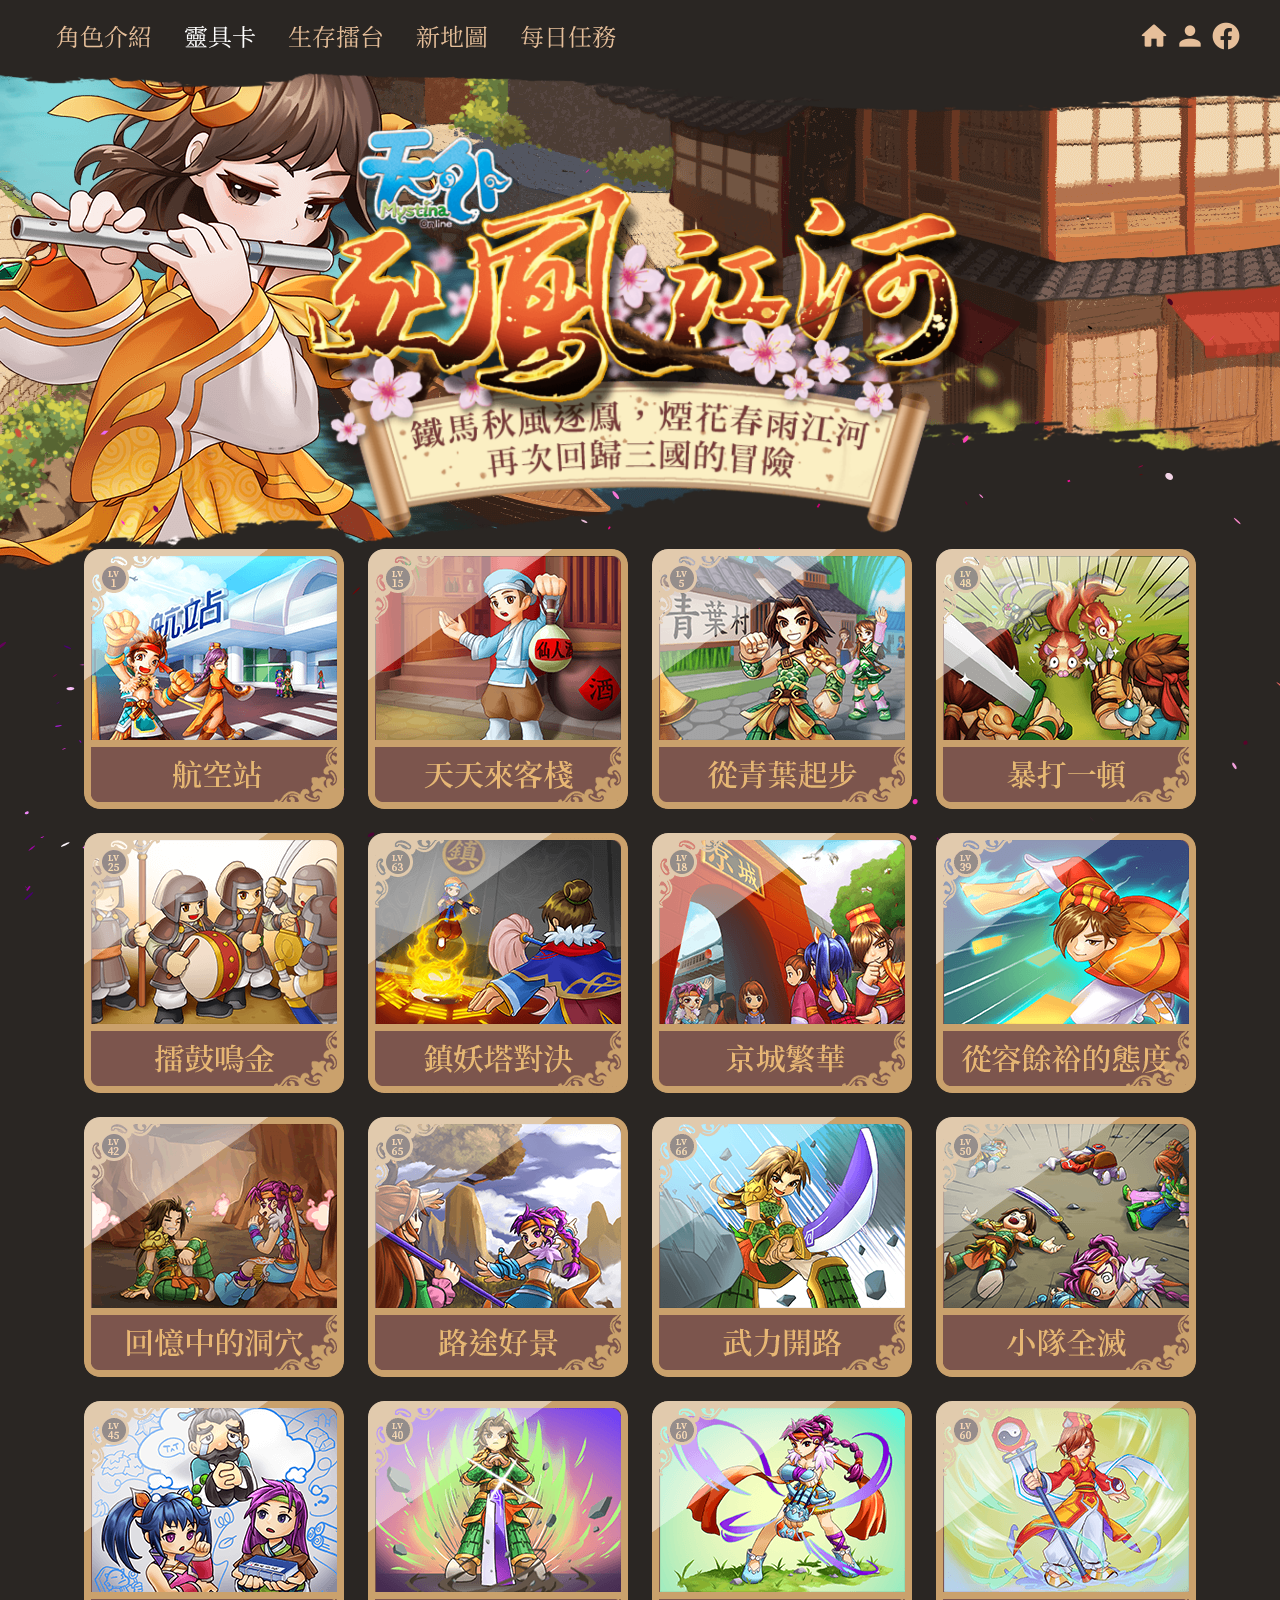
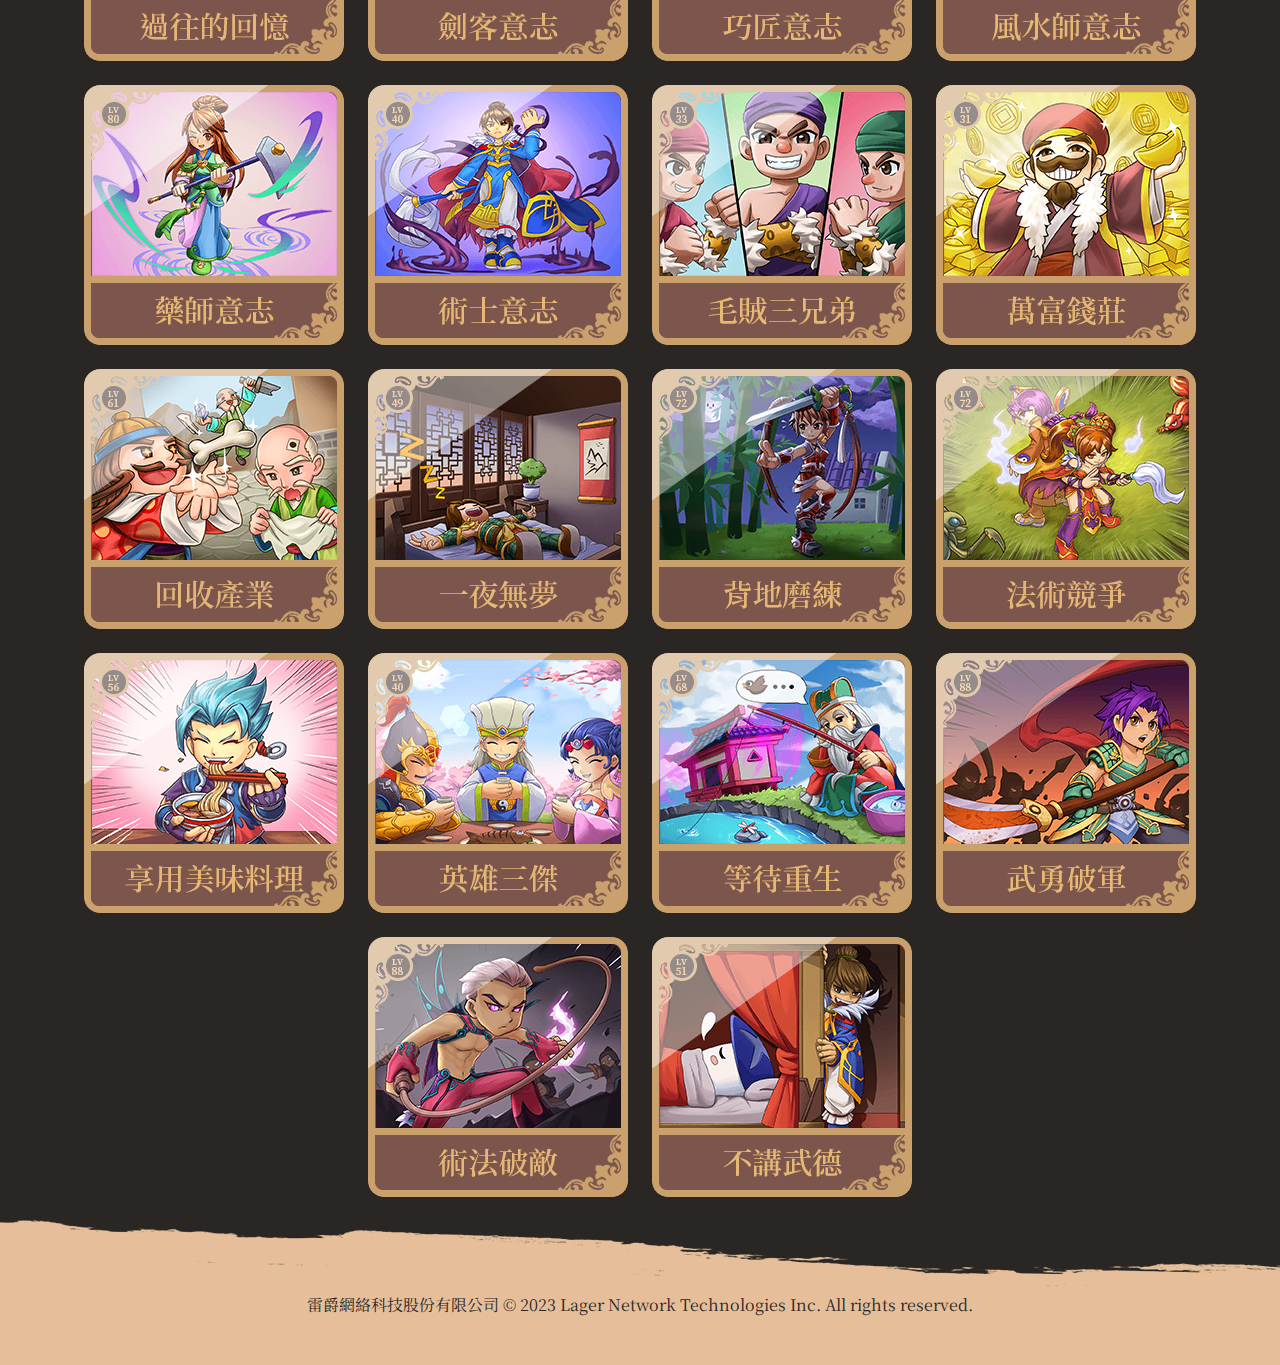
==== commit 81e98af8: "增加FB連結" ====
--- a/event_2.html
+++ b/event_2.html
@@ -11,8 +11,8 @@
   <meta property="og:title" content="天外online：逐鳳江河">
   <meta property="og:type" content="website">
   <meta property="og:description" content="《天外Online》是國產遊戲中具有相當悠久歷史的優質遊戲，其東方風味的俏皮造型以及可愛中帶點無厘頭的成分，至今仍受到不少玩家的喜愛。">
-  <meta property="og:url" content="https://mo.lager.com.tw/event/逐鳳江河的活動網址/">
-  <meta property="og:image" content="圖檔改成絕對路徑/assets/images/fb-1200x640.jpg"><!--圖檔路徑需改成絕對路徑-->
+  <meta property="og:url" content="https://mo.lager.com.tw/event/20231128_mo_ep14/">
+  <meta property="og:image" content="https://mo.lager.com.tw/event/20231128_mo_ep14/assets/images/fb-1200x640.jpg"><!--圖檔路徑需改成絕對路徑-->
   <meta property="og:site_name" content="天外online：逐鳳江河">
   <!-- FB 社群分享結束 -->
   <script src="assets/js/tsparticles.min.js"></script>
--- a/assets/css/all.css
+++ b/assets/css/all.css
@@ -1997,6 +1997,72 @@
   display: none;
 }
 
+ul.zhu-ma {
+  display: -webkit-box;
+  display: -ms-flexbox;
+  display: flex;
+  -webkit-box-orient: horizontal;
+  -webkit-box-direction: normal;
+      -ms-flex-direction: row;
+          flex-direction: row;
+  -webkit-box-align: center;
+      -ms-flex-align: center;
+          align-items: center;
+  -webkit-box-pack: center;
+      -ms-flex-pack: center;
+          justify-content: center;
+  gap: 1em;
+  margin: 0;
+  padding: 1em 0;
+  list-style: none;
+}
+ul.zhu-ma li {
+  max-width: 145px;
+  width: 100%;
+}
+ul.zhu-ma li figure {
+  margin: 0;
+  max-width: 145px;
+}
+ul.zhu-ma li figure img {
+  width: 100%;
+  border-radius: 1em;
+}
+
+.tabs .tab-content {
+  padding: 0 0 1em 0;
+}
+
+.time-limiend {
+  font-size: 1.5em;
+  text-align: center;
+  -webkit-animation: flash 1s infinite;
+          animation: flash 1s infinite;
+}
+
+@-webkit-keyframes flash {
+  0% {
+    color: white;
+  }
+  50% {
+    color: #ff4063;
+  }
+  100% {
+    color: white;
+  }
+}
+
+@keyframes flash {
+  0% {
+    color: white;
+  }
+  50% {
+    color: #ff4063;
+  }
+  100% {
+    color: white;
+  }
+}
 footer {
   padding: 6em 1em 3em;
   text-align: center;
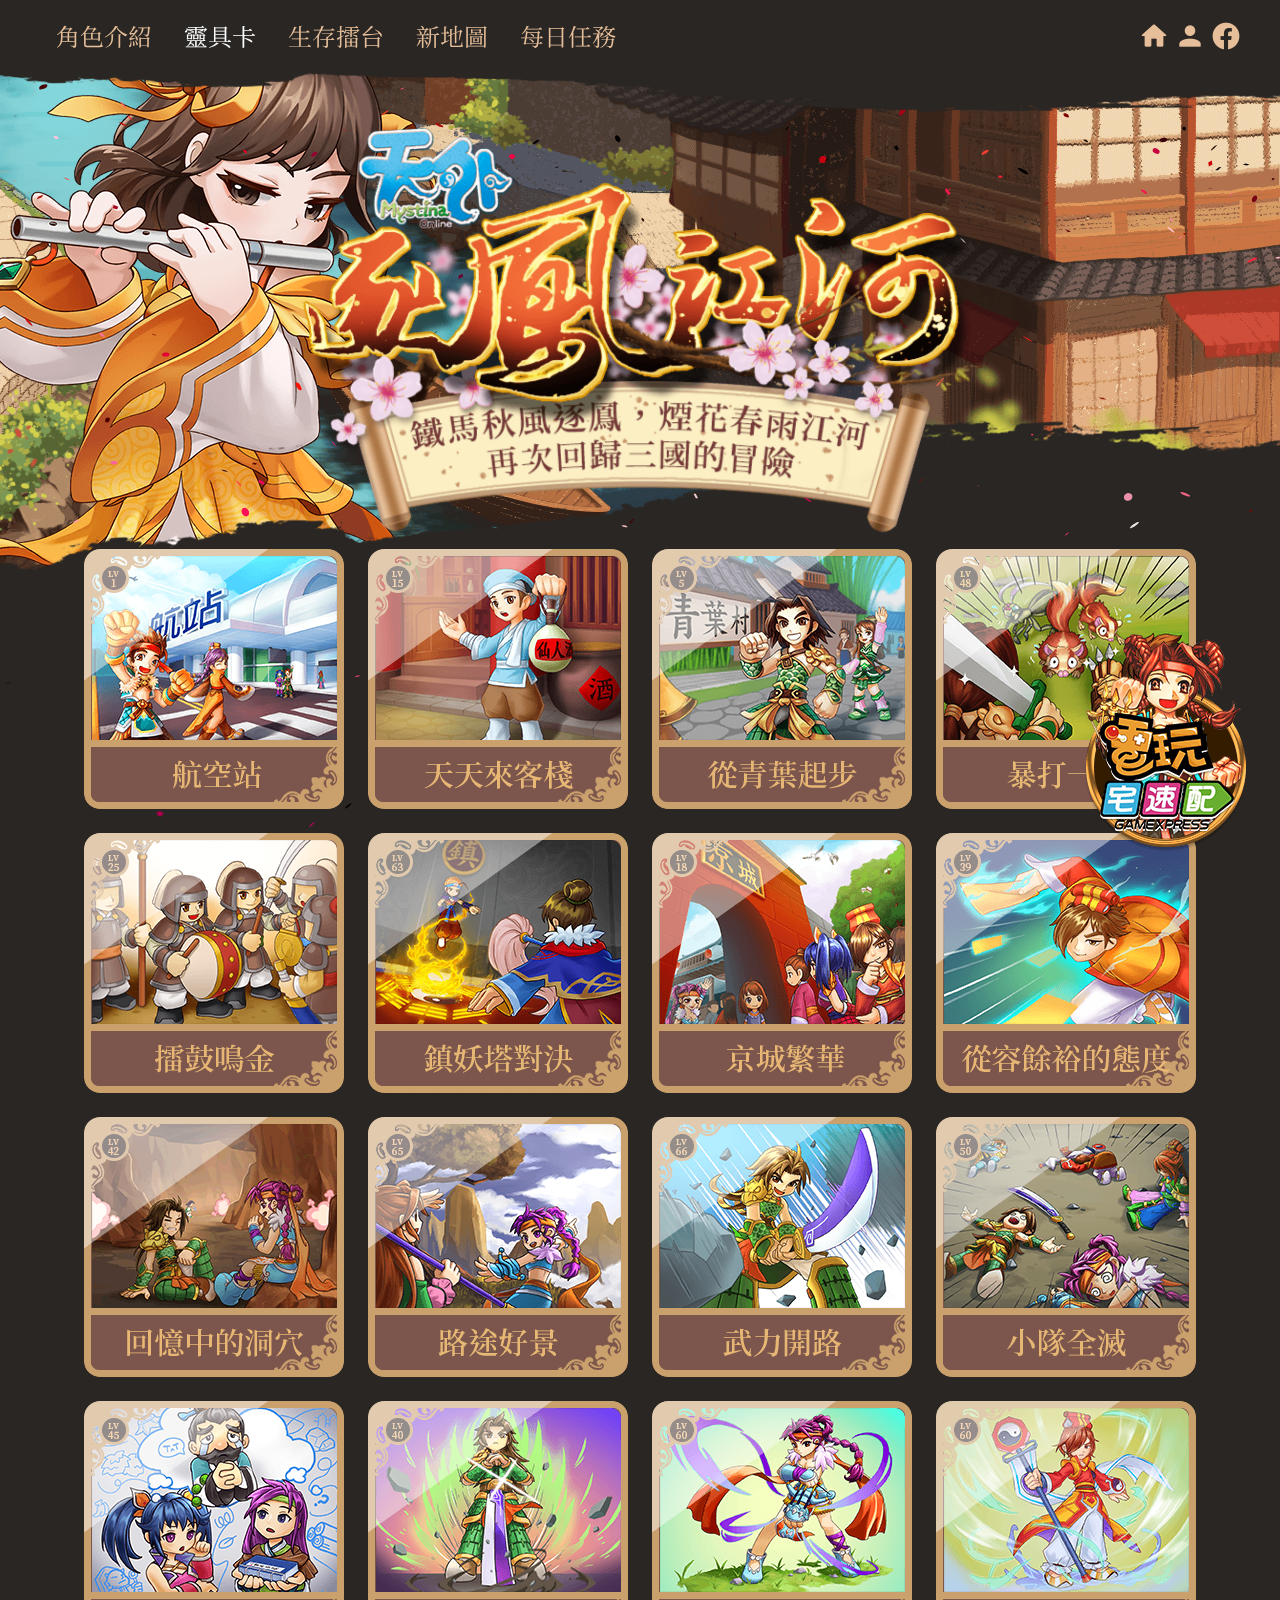
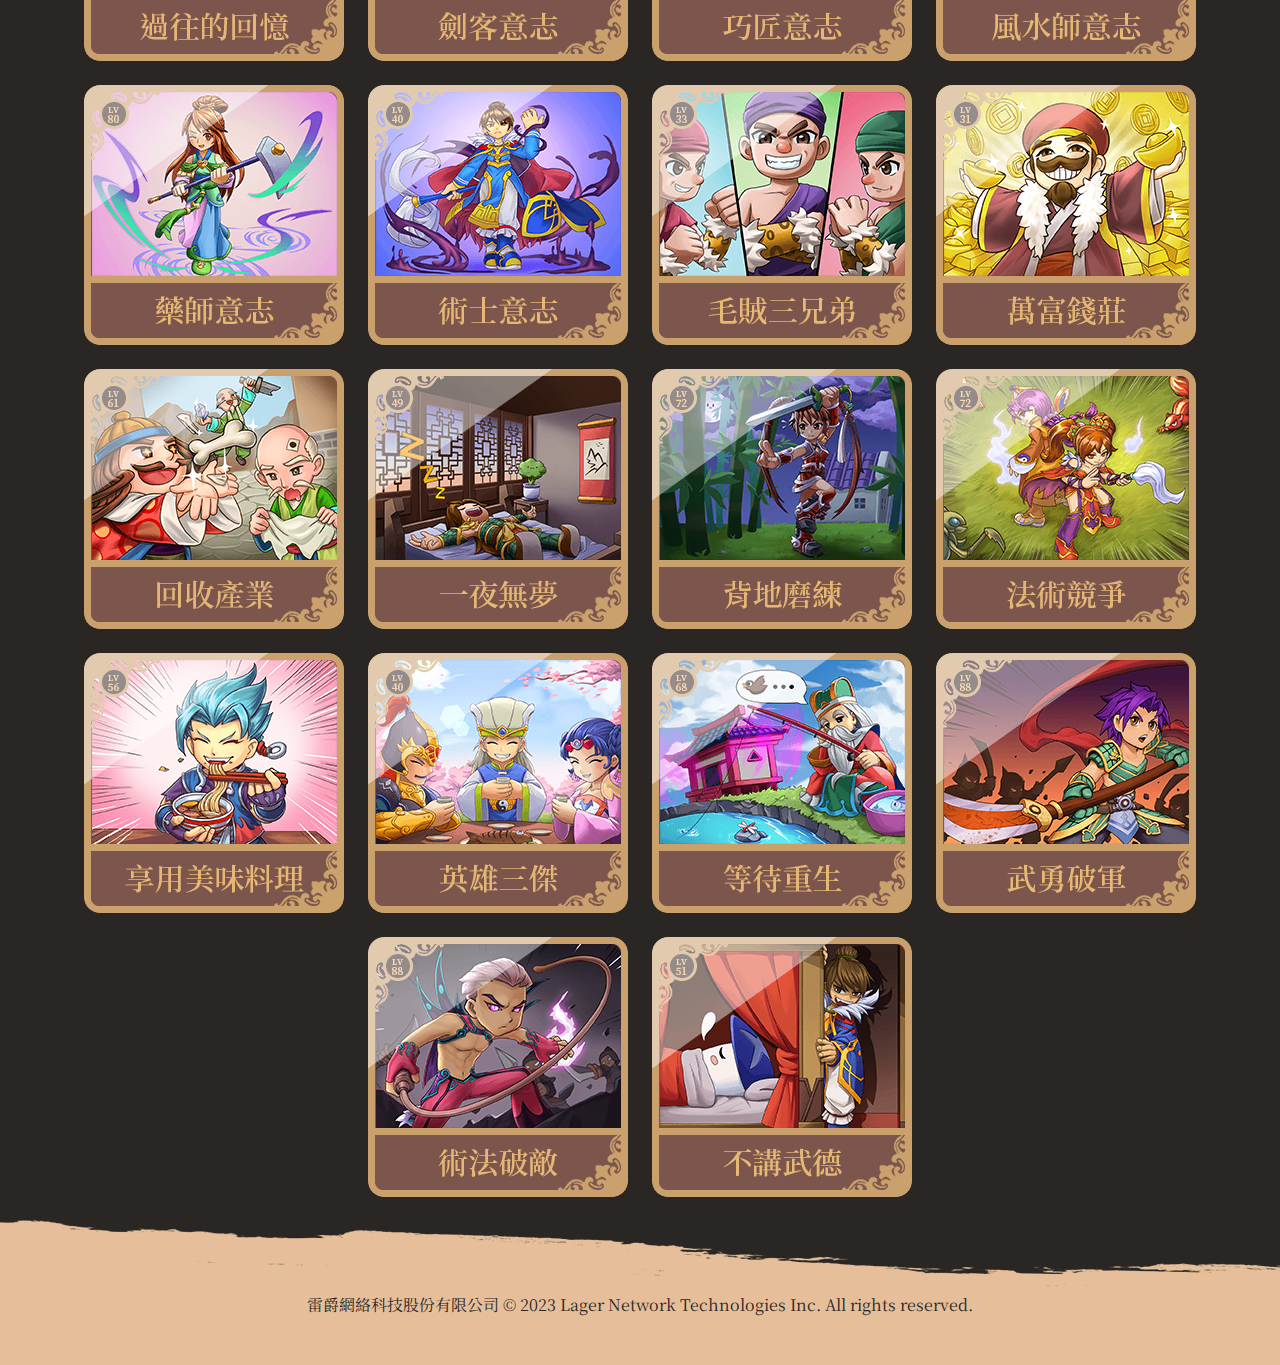
==== commit 1bca2a4c: "新增雜誌的連結" ====
--- a/event_2.html
+++ b/event_2.html
@@ -1,26 +1,41 @@
 <!DOCTYPE html>
 <html lang="zh-TW">
 <head>
-  <meta charset="UTF-8">
-  <meta name="viewport" content="width=device-width, initial-scale=1.0">
   <title>天外online：逐鳳江河</title>
-  <meta name="keywords" content="天外online, 逐鳳江河, 天外, 天外官網">
-  <meta name="description" content="《天外Online》是國產遊戲中具有相當悠久歷史的優質遊戲，其東方風味的俏皮造型以及可愛中帶點無厘頭的成分，至今仍受到不少玩家的喜愛。">
+  <meta charset="UTF-8" />
+  <meta name="viewport" content="width=device-width, initial-scale=1.0" />
+  <meta name="keywords" content="天外online, 逐鳳江河, 天外, 天外官網" />
+  <meta name="description" content="《天外Online》是國產遊戲中具有相當悠久歷史的優質遊戲，其東方風味的俏皮造型以及可愛中帶點無厘頭的成分，至今仍受到不少玩家的喜愛。" />
+
   <!-- FB 社群分享 -->
-  <meta property="og:locale" content="zh_TW">
-  <meta property="og:title" content="天外online：逐鳳江河">
-  <meta property="og:type" content="website">
-  <meta property="og:description" content="《天外Online》是國產遊戲中具有相當悠久歷史的優質遊戲，其東方風味的俏皮造型以及可愛中帶點無厘頭的成分，至今仍受到不少玩家的喜愛。">
-  <meta property="og:url" content="https://mo.lager.com.tw/event/20231128_mo_ep14/">
-  <meta property="og:image" content="https://mo.lager.com.tw/event/20231128_mo_ep14/assets/images/fb-1200x640.jpg"><!--圖檔路徑需改成絕對路徑-->
-  <meta property="og:site_name" content="天外online：逐鳳江河">
+  <meta property="og:locale" content="zh_TW" />
+  <meta property="og:title" content="天外online：逐鳳江河" />
+  <meta property="og:type" content="website" />
+  <meta property="og:description" content="《天外Online》是國產遊戲中具有相當悠久歷史的優質遊戲，其東方風味的俏皮造型以及可愛中帶點無厘頭的成分，至今仍受到不少玩家的喜愛。" />
+  <meta property="og:url" content="https://mo.lager.com.tw/event/20231128_mo_ep14/" />
+  <meta property="og:image" content="https://mo.lager.com.tw/event/20231128_mo_ep14/assets/images/fb-1200x640.jpg" /><!--圖檔路徑需改成絕對路徑-->
+  <meta property="og:site_name" content="天外online：逐鳳江河" />
   <!-- FB 社群分享結束 -->
+
   <script src="assets/js/tsparticles.min.js"></script>
   <script src="assets/js/setting.js"></script>
-  <link rel="stylesheet" href="assets/css/all.css">
+  <link rel="stylesheet" href="assets/css/all.css?v=1" />
 </head>
 <body>
   <div class="ossian">
+
+
+
+    <!-- 右側懸浮ICON........................................... -->
+    <div class="fixed-right">
+      <div class="item role-1">
+        <a href="https://image.mycard520.com/globalmycard/webdesign/gamexpress059/59-biweekly.html" target="_blank"
+          class="logo">
+          <img src="assets/images/game-express.png" class="img-logo" alt="電玩宅速配" class="none">
+        </a>
+      </div>
+    </div>
+    <!-- 右側懸浮ICON結束....................................... -->
 
 
 
--- a/assets/css/all.css
+++ b/assets/css/all.css
@@ -2073,6 +2073,79 @@
   background-position: top center;
 }
 
+.fixed-right {
+  position: fixed;
+  bottom: 3em;
+  right: 2em;
+  z-index: 10;
+}
+.fixed-right > .item {
+  position: relative;
+  background-repeat: no-repeat;
+  background-position: center;
+  background-size: contain;
+  width: 164px;
+  height: 218px;
+  text-align: center;
+}
+.fixed-right > .item.role-1 {
+  background-image: url(../images/fixed-right.png);
+}
+.fixed-right > .item > a {
+  display: block;
+  padding-top: 78px;
+}
+.fixed-right > .item > a img.none {
+  -webkit-transform: translateY(15px);
+          transform: translateY(15px);
+  -webkit-animation: unset;
+          animation: unset;
+  -webkit-filter: unset;
+          filter: unset;
+}
+
+img.img-logo {
+  -webkit-animation: jump 1s infinite;
+          animation: jump 1s infinite;
+}
+
+@-webkit-keyframes jump {
+  0% {
+    -webkit-transform: scale(0.85);
+            transform: scale(0.85);
+  }
+  50% {
+    -webkit-transform: scale(1);
+            transform: scale(1);
+  }
+  100% {
+    -webkit-transform: scale(0.85);
+            transform: scale(0.85);
+  }
+}
+
+@keyframes jump {
+  0% {
+    -webkit-transform: scale(0.85);
+            transform: scale(0.85);
+  }
+  50% {
+    -webkit-transform: scale(1);
+            transform: scale(1);
+  }
+  100% {
+    -webkit-transform: scale(0.85);
+            transform: scale(0.85);
+  }
+}
+@media only screen and (max-width: 600px) {
+  .fixed-right {
+    bottom: 0;
+    right: -4vw;
+    -webkit-transform: scale(0.65);
+            transform: scale(0.65);
+  }
+}
 @media only screen and (min-width: 0) {
   .game-logo {
     padding: 18em 1em 0;
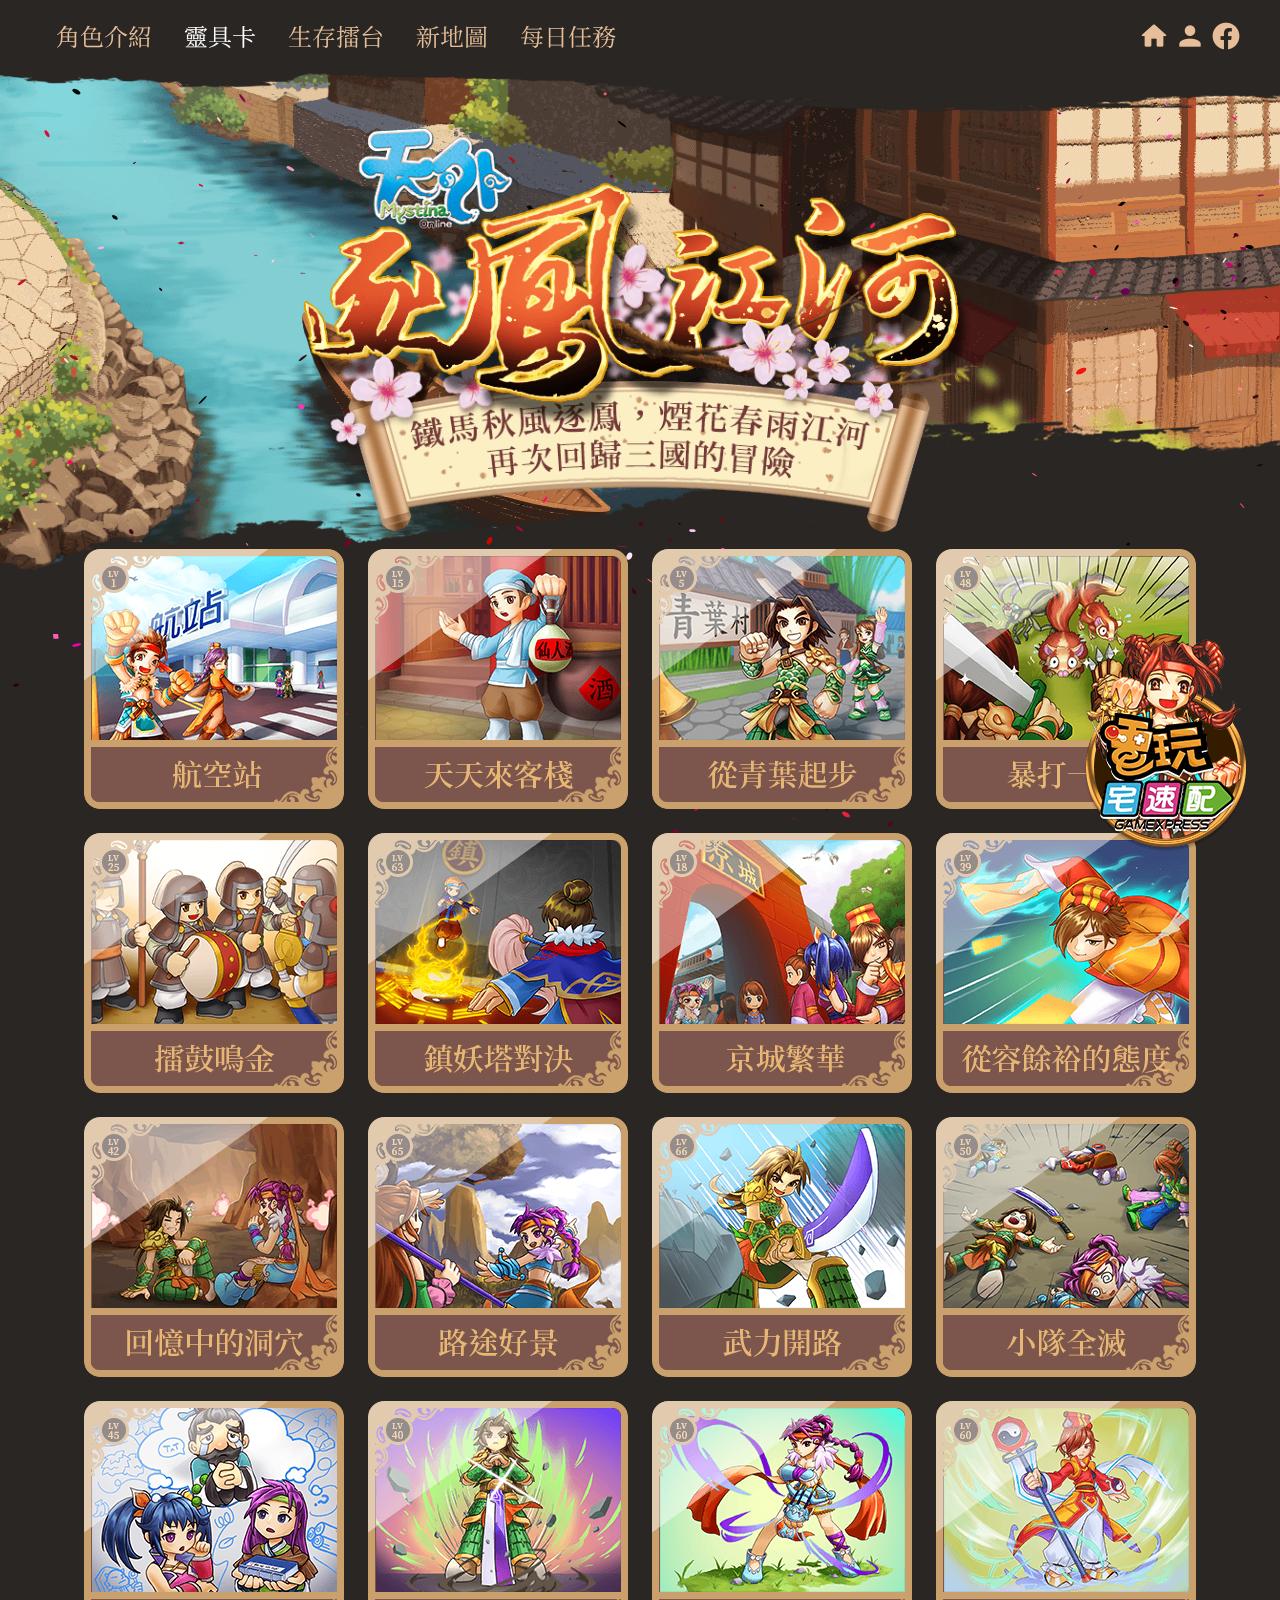
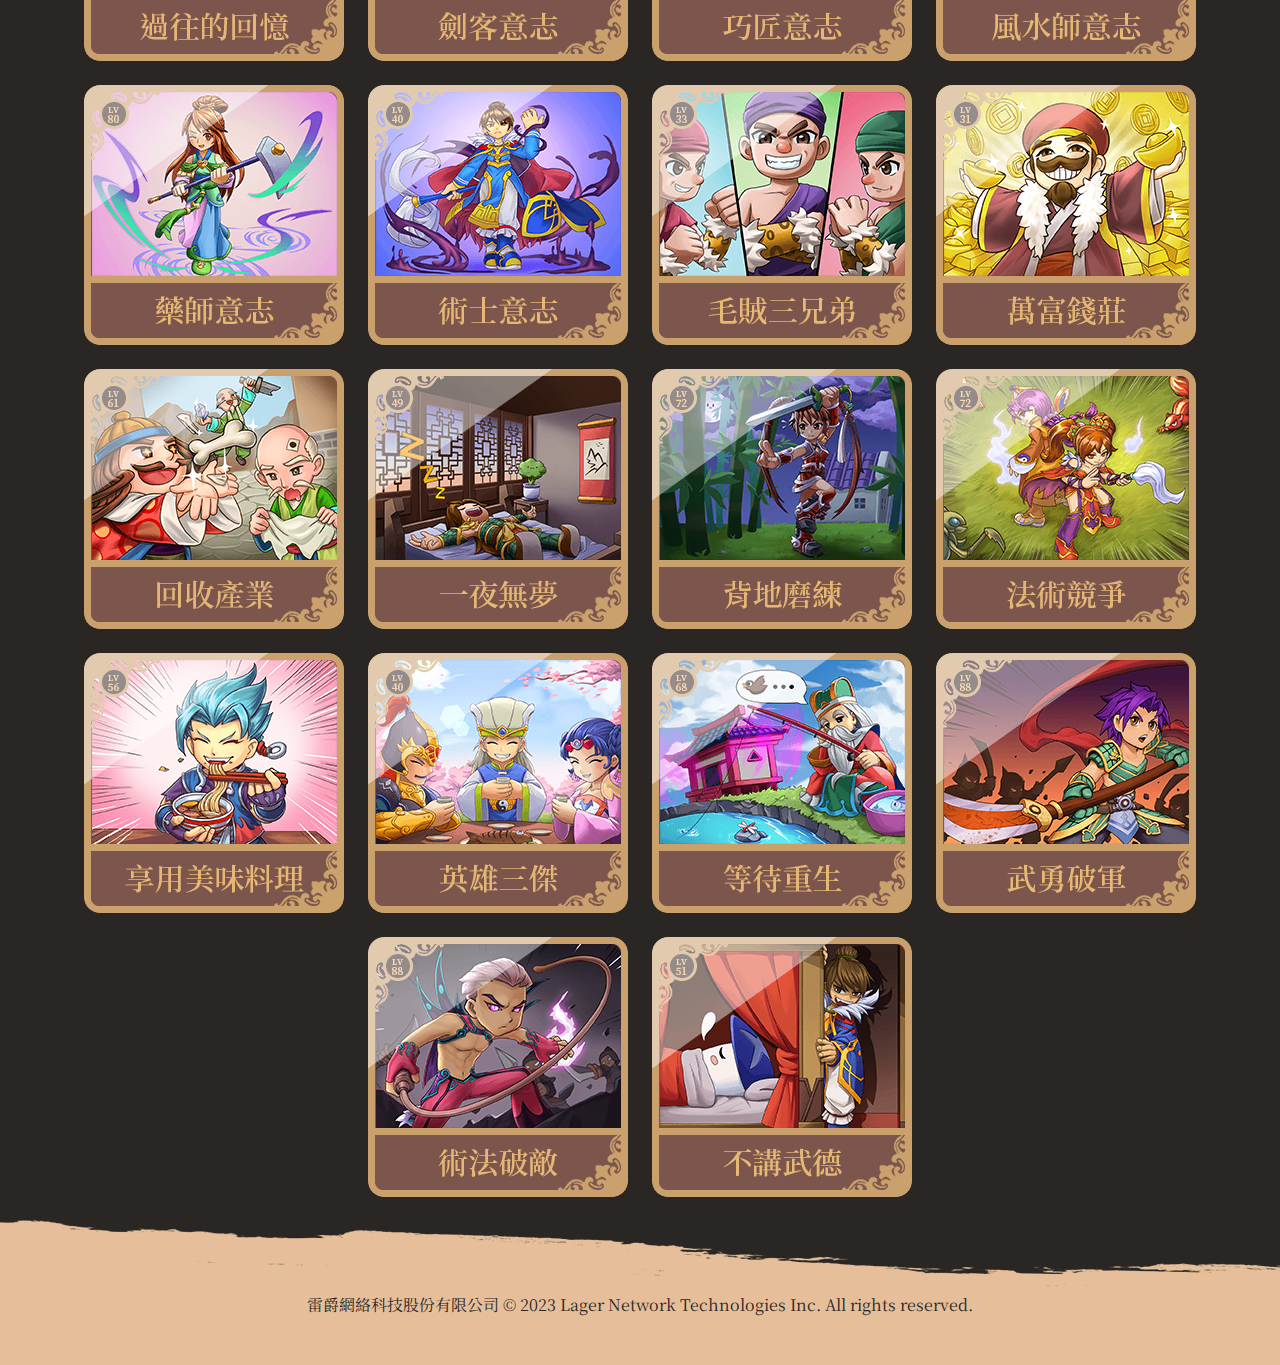
==== commit 31b67148: "生存擂台、新地圖、每日任務內容更新" ====
--- a/event_2.html
+++ b/event_2.html
@@ -19,7 +19,7 @@
 
   <script src="assets/js/tsparticles.min.js"></script>
   <script src="assets/js/setting.js"></script>
-  <link rel="stylesheet" href="assets/css/all.css?v=1" />
+  <link rel="stylesheet" href="assets/css/all.css?v=2" />
 </head>
 <body>
   <div class="ossian">
--- a/assets/css/all.css
+++ b/assets/css/all.css
@@ -1513,10 +1513,34 @@
   background-color: #e6bf9a;
   border-radius: 10px;
 }
+ul.everyday-list.full li h5 {
+  margin: 0;
+  padding: 0;
+  font-size: 1.25rem;
+}
+ul.everyday-list.full li em {
+  display: inline-block;
+  padding: 0 0.25em;
+  font-style: normal;
+  font-size: 1rem;
+  color: #eccdae;
+  background-color: #695652;
+  border-radius: 5px;
+}
+
+figure {
+  margin: 0 auto;
+  max-width: 145px;
+  width: 100%;
+}
+figure img {
+  width: 100%;
+  border-radius: 1em;
+}
 
 ul.everyday-list-add {
   margin: 0 auto;
-  max-width: 350px;
+  max-width: 750px;
 }
 ul.everyday-list-add li {
   border-bottom: 5px solid transparent;
@@ -1642,9 +1666,9 @@
       -ms-flex-direction: row;
           flex-direction: row;
   gap: 1em;
-  -webkit-box-align: center;
-      -ms-flex-align: center;
-          align-items: center;
+  -webkit-box-align: stretch;
+      -ms-flex-align: stretch;
+          align-items: stretch;
   -webkit-box-pack: center;
       -ms-flex-pack: center;
           justify-content: center;
@@ -1657,6 +1681,60 @@
   text-align: center;
   background-color: #695652;
   border-radius: 10px;
+}
+ol.order-methods li strong {
+  color: white;
+  font-weight: normal;
+}
+
+ul.new-tools {
+  display: -webkit-box;
+  display: -ms-flexbox;
+  display: flex;
+  -webkit-box-align: stretch;
+      -ms-flex-align: stretch;
+          align-items: stretch;
+  -webkit-box-pack: center;
+      -ms-flex-pack: center;
+          justify-content: center;
+  gap: 1em;
+  margin: 0;
+  padding: 1em 0;
+  list-style: none;
+}
+ul.new-tools li {
+  width: 100%;
+}
+
+dl.new-tools-description {
+  overflow: hidden;
+  margin: 0;
+  padding: 0;
+  border-radius: 1em;
+  height: 100%;
+}
+dl.new-tools-description dt {
+  padding: 0.5em;
+  text-align: center;
+  font-size: 1.25em;
+  color: #2a2623;
+  background-color: #e6bf9a;
+}
+dl.new-tools-description dd {
+  margin: 0;
+  padding: 1em;
+  text-align: center;
+  height: 100%;
+  background-color: #695652;
+}
+dl.new-tools-description dd > figure {
+  padding: 0 0 1em 0;
+  max-width: 39px;
+  width: 100%;
+}
+dl.new-tools-description dd > figure img {
+  width: 100%;
+  border-radius: unset;
 }
 
 .tabs {
@@ -2063,6 +2141,75 @@
     color: white;
   }
 }
+.hello-npc {
+  margin: 0 auto;
+  max-width: 750px;
+}
+.hello-npc em {
+  display: inline-block;
+  padding: 0 0.25em;
+  font-style: normal;
+  color: #695652;
+  background-color: #eccdae;
+  border-radius: 5px;
+}
+.hello-npc ul li strong {
+  color: white;
+}
+.hello-npc ul li > ol {
+  padding: 1em 0 1em 1.25em;
+}
+
+ul.point-line li {
+  border-bottom: 1px dotted #7f6a65;
+}
+
+.new-info {
+  margin: 0 auto;
+  padding: 1em;
+  max-width: 1500px;
+  width: 100%;
+  text-align: center;
+}
+.new-info h3 {
+  margin: 0;
+  padding: 0.5rem 1rem;
+  color: #2a2623;
+  background-color: #e6bf9a;
+}
+
+ul.drop-obj {
+  display: -webkit-box;
+  display: -ms-flexbox;
+  display: flex;
+  -webkit-box-align: start;
+      -ms-flex-align: start;
+          align-items: flex-start;
+  -webkit-box-pack: center;
+      -ms-flex-pack: center;
+          justify-content: center;
+  gap: 1em;
+  margin: 0;
+  padding: 0;
+  list-style: none;
+}
+ul.drop-obj > li {
+  padding: 1em 0;
+  width: 405px;
+}
+ul.drop-obj > li > figure {
+  margin: 0;
+  padding: 0;
+  max-width: 399px;
+}
+ul.drop-obj > li > figure figcaption {
+  font-size: 1.25em;
+}
+ul.drop-obj > li > figure a > img {
+  width: 100%;
+  border-radius: unset;
+}
+
 footer {
   padding: 6em 1em 3em;
   text-align: center;
@@ -2200,6 +2347,9 @@
     width: 100%;
     max-width: 100%;
   }
+  dl.reward.any dd:nth-child(3) {
+    width: 100%;
+  }
   ol.order-methods {
     -ms-flex-wrap: wrap;
         flex-wrap: wrap;
@@ -2235,6 +2385,15 @@
   footer span {
     display: block;
   }
+  ul.new-tools {
+    -webkit-box-orient: vertical;
+    -webkit-box-direction: normal;
+        -ms-flex-direction: column;
+            flex-direction: column;
+  }
+  ul.new-tools li {
+    max-width: 100%;
+  }
 }
 @media only screen and (min-width: 320px) {
   .tabs label {
@@ -2250,10 +2409,6 @@
   }
   dl.reward.any {
     grid-template-columns: 1fr 1fr;
-  }
-  ol.order-methods {
-    -ms-flex-wrap: nowrap;
-        flex-wrap: nowrap;
   }
   ol.order-methods li {
     width: 200px;
@@ -2322,11 +2477,24 @@
   ul.everyday-list li {
     width: 250px;
   }
+  ul.everyday-list.full li {
+    max-width: 750px;
+    width: 100%;
+  }
   footer {
     font-size: initial;
   }
   footer span {
     display: initial;
+  }
+  ul.new-tools {
+    -webkit-box-orient: horizontal;
+    -webkit-box-direction: normal;
+        -ms-flex-direction: row;
+            flex-direction: row;
+  }
+  ul.new-tools li {
+    max-width: 250px;
   }
 }
 @media only screen and (min-width: 920px) {
